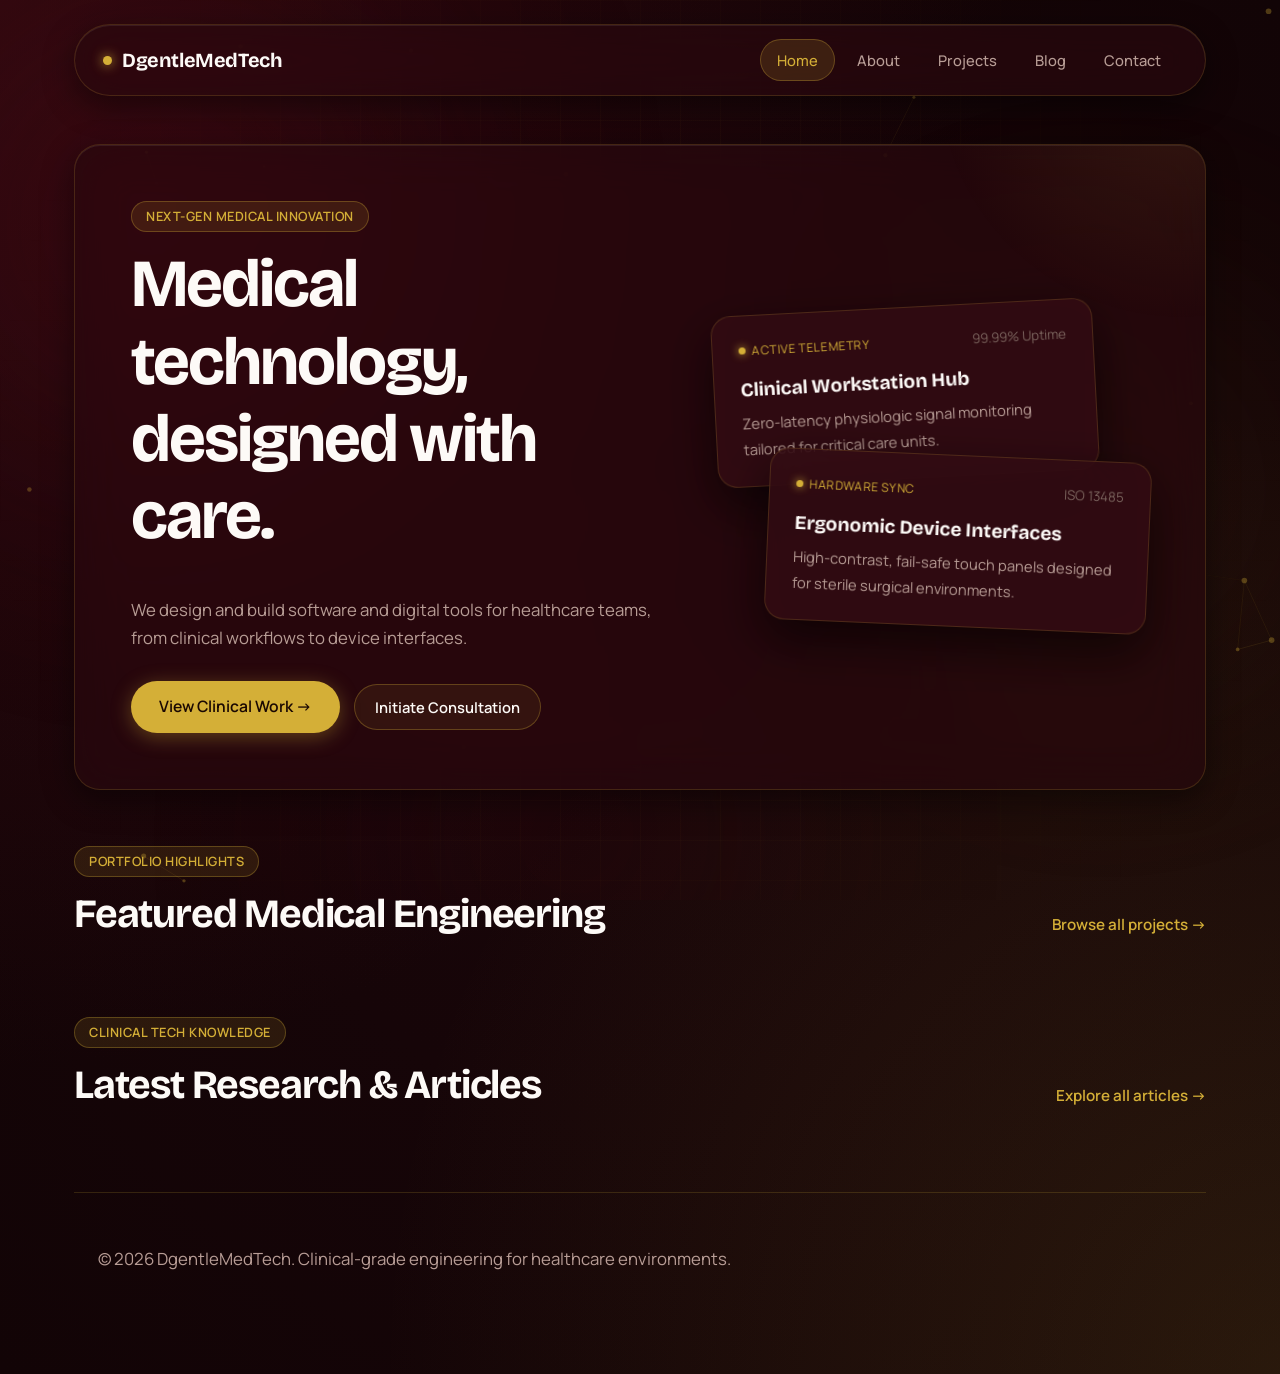
==== index.html @ cf164d32 "Initial commit: Portfolio with maroon-gold theme, user auth system, neat admin dashboard, and Netlif" ====
<!DOCTYPE html>
<html lang="en">
<head>
<meta charset="utf-8">
<meta name="viewport" content="width=device-width, initial-scale=1">
<title>DgentleMedTech | Medical Technology & Healthcare Digital Innovation</title>
<meta name="description" content="Precision medical technology and digital systems designed for clinical teams, hospital workflows, and modern med-tech interfaces.">
<link rel="preconnect" href="https://fonts.googleapis.com">
<link rel="preconnect" href="https://fonts.gstatic.com" crossorigin>
<link href="https://fonts.googleapis.com/css2?family=Bricolage+Grotesque:opsz,wght@12..96,500;12..96,600;12..96,700&family=Manrope:wght@400;500;600;700&display=swap" rel="stylesheet">
<link rel="stylesheet" href="/style.css">
</head>
<body data-page="home">

<!-- Background Reactive Motion & Aurora Orbs -->
<canvas id="bgCanvas"></canvas>
<div class="bg-aurora" aria-hidden="true"><i></i><i></i><i></i></div>
<div class="bg-grid" aria-hidden="true"></div>

<div class="wrap">
  <!-- Top Navigation Header -->
  <header class="nav glass">
    <a class="brand" href="/" data-s="companyName">
      <span class="brand-dot"></span>
      DgentleMedTech
    </a>
    <nav aria-label="Main">
      <a href="/" aria-current="page">Home</a>
      <a href="/about">About</a>
      <a href="/projects">Projects</a>
      <a href="/blog">Blog</a>
      <a href="/contact">Contact</a>
    </nav>
  </header>

  <main>
    <!-- Hero Section -->
    <section class="glass panel hero">
      <div>
        <span class="badge" data-s="tagline">Next-Gen Medical Innovation</span>
        <h1 data-s="heroTitle">Medical technology, designed with care.</h1>
        <p data-s="heroText">We design and build software and digital tools for healthcare teams, from clinical workflows to device interfaces.</p>
        <div class="hero-cta">
          <a class="btn" href="/projects">View Clinical Work &rarr;</a>
          <a class="btn ghost" href="/contact">Initiate Consultation</a>
        </div>
      </div>
      <div class="telemetry-stack" aria-hidden="true">
        <div class="telemetry-card">
          <div class="header-row">
            <span class="status-indicator">Active Telemetry</span>
            <small style="color:var(--faint)">99.99% Uptime</small>
          </div>
          <strong>Clinical Workstation Hub</strong>
          <span>Zero-latency physiologic signal monitoring tailored for critical care units.</span>
        </div>
        <div class="telemetry-card">
          <div class="header-row">
            <span class="status-indicator">Hardware Sync</span>
            <small style="color:var(--faint)">ISO 13485</small>
          </div>
          <strong>Ergonomic Device Interfaces</strong>
          <span>High-contrast, fail-safe touch panels designed for sterile surgical environments.</span>
        </div>
      </div>
    </section>

    <!-- Featured Projects Section -->
    <div class="section-head">
      <div>
        <span class="badge">Portfolio Highlights</span>
        <h2>Featured Medical Engineering</h2>
      </div>
      <a href="/projects">Browse all projects &rarr;</a>
    </div>
    <section id="projects" class="grid" data-featured="1" data-limit="3"></section>

    <!-- Latest Insights / Blog Section -->
    <div class="section-head">
      <div>
        <span class="badge">Clinical Tech Knowledge</span>
        <h2>Latest Research & Articles</h2>
      </div>
      <a href="/blog">Explore all articles &rarr;</a>
    </div>
    <section id="blogPosts" class="grid" data-featured="1" data-limit="3"></section>
  </main>

  <!-- Global Footer -->
  <footer class="footer">
    <div id="social" class="social"></div>
    <p>&copy; 2026 <span data-s="companyName">DgentleMedTech</span>. Clinical-grade engineering for healthcare environments.</p>
  </footer>
</div>

<script src="/site.js"></script>
</body>
</html>
---- style.css ----
/* ==========================================================================
   PORTFOLIO & DASHBOARD STYLESHEET
   Palette: Rich Maroon / Burgundy, Deep Chocolate Red-Brown, Metallic Gold
   ========================================================================== */

:root {
  /* Brand Color Palette */
  --bg-primary: #120406;        /* Deep obsidian red-brown */
  --bg-secondary: #1a060a;      /* Deep mahogany */
  --bg-surface: #26090e;        /* Dark wine surface */
  --bg-card: rgba(46, 12, 18, 0.65);
  --bg-card-hover: rgba(62, 16, 24, 0.85);
  
  --maroon-deep: #3b0910;
  --maroon: #5b0e1b;
  --maroon-light: #7e1727;
  
  --gold: #d4af37;              /* Metallic champagne gold */
  --gold-hover: #e5c158;
  --gold-glow: rgba(212, 175, 55, 0.35);
  --gold-subtle: rgba(212, 175, 55, 0.12);
  --gold-border: rgba(212, 175, 55, 0.3);
  --gold-ink: #1a0802;
  
  --ink: #fdfaf7;               /* Crisp silk white */
  --ink-secondary: #e2d1cb;
  --soft: #b89d96;
  --faint: #7a635d;
  
  --glass: rgba(38, 9, 14, 0.72);
  --glass-elevated: rgba(50, 12, 19, 0.82);
  --border: rgba(212, 175, 55, 0.18);
  --border-focus: rgba(212, 175, 55, 0.6);
  
  --danger: #ef4444;
  --danger-bg: rgba(239, 68, 68, 0.15);
  --success: #10b981;
  --success-bg: rgba(16, 185, 129, 0.15);
  
  --radius-sm: 8px;
  --radius-md: 14px;
  --radius-lg: 20px;
  --radius-xl: 26px;
  --radius-full: 9999px;
  
  --font-display: "Bricolage Grotesque", -apple-system, BlinkMacSystemFont, "Segoe UI", Roboto, sans-serif;
  --font-body: "Manrope", -apple-system, BlinkMacSystemFont, "Segoe UI", Roboto, sans-serif;
  
  --shadow-sm: 0 4px 14px rgba(0, 0, 0, 0.3);
  --shadow-md: 0 10px 32px rgba(0, 0, 0, 0.45);
  --shadow-lg: 0 20px 50px rgba(0, 0, 0, 0.6);
  --shadow-gold: 0 0 25px var(--gold-glow);
}

* {
  box-sizing: border-box;
  margin: 0;
  padding: 0;
}

html, body {
  min-height: 100%;
  scroll-behavior: smooth;
}

[hidden] {
  display: none !important;
}

body {
  font-family: var(--font-body);
  color: var(--ink);
  line-height: 1.65;
  background-color: var(--bg-primary);
  background-image: 
    radial-gradient(at 0% 0%, rgba(91, 14, 27, 0.4) 0px, transparent 55%),
    radial-gradient(at 100% 100%, rgba(212, 175, 55, 0.12) 0px, transparent 50%),
    radial-gradient(at 50% 50%, rgba(26, 6, 10, 0.9) 0px, transparent 100%);
  position: relative;
  overflow-x: hidden;
  -webkit-font-smoothing: antialiased;
}

/* ==========================================================================
   Ambient Reactive Canvas & Golden Particle Dust
   ========================================================================== */
#bgCanvas {
  position: fixed;
  inset: 0;
  width: 100vw;
  height: 100vh;
  z-index: 0;
  pointer-events: none;
  opacity: 0.8;
}

.bg-aurora {
  position: fixed;
  inset: 0;
  z-index: 0;
  pointer-events: none;
  overflow: hidden;
}

.bg-aurora i {
  position: absolute;
  border-radius: 50%;
  filter: blur(130px);
  opacity: 0.4;
  animation: floatOrb 28s ease-in-out infinite alternate;
}

.bg-aurora i:nth-child(1) {
  width: 55vmax;
  height: 55vmax;
  left: -15vmax;
  top: -10vmax;
  background: radial-gradient(circle, #5b0e1b 0%, transparent 70%);
}

.bg-aurora i:nth-child(2) {
  width: 48vmax;
  height: 48vmax;
  right: -10vmax;
  top: 20vh;
  background: radial-gradient(circle, rgba(212, 175, 55, 0.25) 0%, transparent 70%);
  animation-delay: -10s;
}

.bg-aurora i:nth-child(3) {
  width: 40vmax;
  height: 40vmax;
  left: 25vw;
  bottom: -15vmax;
  background: radial-gradient(circle, #3b0910 0%, transparent 70%);
  animation-delay: -18s;
}

@keyframes floatOrb {
  0% { transform: translate(0, 0) scale(1); }
  50% { transform: translate(5vmax, 3vmax) scale(1.1); }
  100% { transform: translate(-3vmax, 6vmax) scale(0.95); }
}

/* Subtle Geometric Pattern Overlay */
.bg-grid {
  position: fixed;
  inset: 0;
  z-index: 0;
  pointer-events: none;
  background-size: 40px 40px;
  background-image: 
    linear-gradient(to right, rgba(212, 175, 55, 0.03) 1px, transparent 1px),
    linear-gradient(to bottom, rgba(212, 175, 55, 0.03) 1px, transparent 1px);
  mask-image: radial-gradient(circle at 50% 50%, black 40%, transparent 85%);
  -webkit-mask-image: radial-gradient(circle at 50% 50%, black 40%, transparent 85%);
}

/* ==========================================================================
   Layout Containers & Luxury Glassmorphism
   ========================================================================== */
.wrap {
  position: relative;
  z-index: 1;
  max-width: 1180px;
  margin: 0 auto;
  padding: 24px 24px 80px;
}

.glass {
  background: var(--glass);
  -webkit-backdrop-filter: blur(24px) saturate(160%);
  backdrop-filter: blur(24px) saturate(160%);
  border: 1px solid var(--border);
  border-radius: var(--radius-xl);
  box-shadow: var(--shadow-md), inset 0 1px 0 rgba(255, 255, 255, 0.08);
  position: relative;
  transition: border-color 0.25s ease, box-shadow 0.25s ease, transform 0.25s ease;
}

.panel {
  padding: clamp(28px, 5vw, 56px);
  margin-bottom: 32px;
}

/* ==========================================================================
   Navigation Bar (Public & Visitor Views)
   ========================================================================== */
.nav {
  display: flex;
  align-items: center;
  justify-content: space-between;
  gap: 16px;
  padding: 14px 28px;
  margin-bottom: 48px;
  border-radius: var(--radius-full);
}

.brand {
  font-family: var(--font-display);
  font-weight: 700;
  font-size: 1.25rem;
  letter-spacing: -0.02em;
  color: var(--ink);
  text-decoration: none;
  display: flex;
  align-items: center;
  gap: 10px;
}

.brand-dot {
  width: 9px;
  height: 9px;
  border-radius: 50%;
  background: var(--gold);
  box-shadow: 0 0 12px var(--gold);
  display: inline-block;
  animation: pulseDot 3s ease-in-out infinite;
}

@keyframes pulseDot {
  0%, 100% { transform: scale(1); opacity: 0.9; }
  50% { transform: scale(1.3); opacity: 1; box-shadow: 0 0 18px var(--gold); }
}

.nav nav {
  display: flex;
  align-items: center;
  gap: 6px;
  flex-wrap: wrap;
}

.nav nav a {
  color: var(--soft);
  text-decoration: none;
  padding: 8px 16px;
  border-radius: var(--radius-full);
  font-weight: 500;
  font-size: 0.92rem;
  transition: all 0.2s ease;
}

.nav nav a:hover {
  color: var(--gold);
  background: rgba(212, 175, 55, 0.08);
}

.nav nav a[aria-current="page"] {
  color: var(--gold);
  background: rgba(212, 175, 55, 0.15);
  border: 1px solid var(--gold-border);
}

.nav-auth-btn {
  background: var(--gold);
  color: var(--gold-ink) !important;
  font-weight: 600 !important;
  box-shadow: 0 2px 12px rgba(212, 175, 55, 0.35);
}

.nav-auth-btn:hover {
  background: var(--gold-hover) !important;
  color: var(--gold-ink) !important;
  transform: translateY(-1px);
}

/* ==========================================================================
   Typography & Badges
   ========================================================================== */
h1, h2, h3, h4 {
  font-family: var(--font-display);
  line-height: 1.15;
  letter-spacing: -0.03em;
  color: var(--ink);
  margin-bottom: 0.6em;
}

h1 { font-size: clamp(2.5rem, 5.5vw, 4.2rem); font-weight: 700; }
h2 { font-size: clamp(1.8rem, 3.2vw, 2.5rem); font-weight: 700; }
h3 { font-size: 1.35rem; font-weight: 600; }

p {
  color: var(--soft);
  font-size: 1.05rem;
  line-height: 1.7;
  margin-bottom: 1.2em;
  max-width: 68ch;
}

.section-head {
  display: flex;
  align-items: flex-end;
  justify-content: space-between;
  gap: 20px;
  margin: 56px 0 24px;
  flex-wrap: wrap;
}

.section-head h2 { margin-bottom: 0; }

.section-head a {
  color: var(--gold);
  text-decoration: none;
  font-weight: 600;
  font-size: 0.95rem;
  display: inline-flex;
  align-items: center;
  gap: 6px;
  transition: gap 0.2s ease;
}

.section-head a:hover { gap: 10px; }

.badge {
  display: inline-block;
  padding: 4px 14px;
  border-radius: var(--radius-full);
  font-size: 0.8rem;
  font-weight: 600;
  letter-spacing: 0.04em;
  text-transform: uppercase;
  color: var(--gold);
  background: var(--gold-subtle);
  border: 1px solid var(--gold-border);
  margin-bottom: 14px;
}

/* ==========================================================================
   Hero Section & Portfolio Cards
   ========================================================================== */
.hero {
  display: grid;
  grid-template-columns: 1.25fr 1fr;
  gap: 40px;
  align-items: center;
  position: relative;
  overflow: hidden;
}

.hero::after {
  content: "";
  position: absolute;
  top: -50%;
  right: -20%;
  width: 500px;
  height: 500px;
  border-radius: 50%;
  background: radial-gradient(circle, var(--gold-glow) 0%, transparent 70%);
  pointer-events: none;
  opacity: 0.3;
}

.hero-cta {
  display: flex;
  gap: 14px;
  align-items: center;
  flex-wrap: wrap;
  margin-top: 28px;
}

.telemetry-stack {
  position: relative;
  height: 320px;
  perspective: 1000px;
}

.telemetry-card {
  position: absolute;
  padding: 24px 26px;
  border-radius: var(--radius-lg);
  backdrop-filter: blur(20px);
  background: var(--glass-elevated);
  border: 1px solid var(--border);
  box-shadow: var(--shadow-lg);
  width: 88%;
  transition: transform 0.4s cubic-bezier(0.2, 0.8, 0.2, 1), box-shadow 0.4s ease;
}

.telemetry-card:nth-child(1) {
  top: 0;
  left: 0;
  transform: rotate(-3deg) translateY(0);
}

.telemetry-card:nth-child(2) {
  bottom: 0;
  right: 0;
  transform: rotate(2.5deg) translateY(0);
}

.telemetry-card:hover {
  transform: translateY(-8px) scale(1.02);
  border-color: var(--gold);
  box-shadow: var(--shadow-lg), var(--shadow-gold);
}

.telemetry-card .header-row {
  display: flex;
  align-items: center;
  justify-content: space-between;
  margin-bottom: 12px;
}

.telemetry-card .status-indicator {
  display: flex;
  align-items: center;
  gap: 6px;
  font-size: 0.75rem;
  text-transform: uppercase;
  letter-spacing: 0.05em;
  color: var(--gold);
}

.telemetry-card .status-indicator::before {
  content: "";
  width: 7px;
  height: 7px;
  border-radius: 50%;
  background: var(--gold);
  box-shadow: 0 0 8px var(--gold);
}

.telemetry-card strong {
  display: block;
  font-family: var(--font-display);
  font-size: 1.2rem;
  color: var(--ink);
  margin-bottom: 4px;
}

.telemetry-card span {
  color: var(--soft);
  font-size: 0.92rem;
}

/* ==========================================================================
   Grids & Cards (Portfolio, Posts, Features)
   ========================================================================== */
.grid {
  display: grid;
  grid-template-columns: repeat(auto-fill, minmax(320px, 1fr));
  gap: 26px;
}

.card {
  padding: 0;
  overflow: hidden;
  display: flex;
  flex-direction: column;
  border-radius: var(--radius-xl);
  background: var(--bg-card);
  border: 1px solid var(--border);
  transition: transform 0.3s cubic-bezier(0.2, 0.8, 0.2, 1), background 0.3s ease, border-color 0.3s ease, box-shadow 0.3s ease;
}

.card:hover {
  transform: translateY(-6px);
  background: var(--bg-card-hover);
  border-color: var(--gold);
  box-shadow: var(--shadow-lg), 0 0 25px rgba(212, 175, 55, 0.18);
}

.card-img-wrap {
  position: relative;
  width: 100%;
  height: 210px;
  overflow: hidden;
  background: #1b0509;
}

.card img {
  width: 100%;
  height: 100%;
  object-fit: cover;
  display: block;
  transition: transform 0.6s cubic-bezier(0.2, 0.8, 0.2, 1);
}

.card:hover img {
  transform: scale(1.06);
}

.card .ph {
  width: 100%;
  height: 100%;
  display: flex;
  align-items: center;
  justify-content: center;
  background: linear-gradient(135deg, rgba(91, 14, 27, 0.4), rgba(26, 6, 10, 0.8));
  color: var(--soft);
}

.card-badge {
  position: absolute;
  top: 14px;
  right: 14px;
  background: rgba(26, 6, 10, 0.88);
  backdrop-filter: blur(12px);
  padding: 4px 12px;
  border-radius: var(--radius-full);
  font-size: 0.75rem;
  font-weight: 600;
  color: var(--gold);
  border: 1px solid var(--gold-border);
}

.card .body {
  padding: 24px 26px 28px;
  display: flex;
  flex-direction: column;
  flex-grow: 1;
}

.cat {
  font-size: 0.82rem;
  color: var(--gold);
  font-weight: 600;
  letter-spacing: 0.03em;
  text-transform: uppercase;
  margin-bottom: 8px;
}

.card h3 {
  font-size: 1.3rem;
  margin-bottom: 10px;
  color: var(--ink);
}

.card p {
  font-size: 0.95rem;
  line-height: 1.6;
  margin-bottom: 16px;
  flex-grow: 1;
}

.tags {
  display: flex;
  gap: 6px;
  flex-wrap: wrap;
  margin-bottom: 20px;
}

.tags span {
  font-size: 0.75rem;
  padding: 3px 10px;
  border-radius: var(--radius-full);
  background: rgba(212, 175, 55, 0.08);
  color: var(--ink-secondary);
  border: 1px solid rgba(212, 175, 55, 0.15);
}

.card-footer {
  display: flex;
  align-items: center;
  justify-content: space-between;
  margin-top: auto;
  padding-top: 14px;
  border-top: 1px solid var(--border);
}

.link-btn {
  color: var(--ink);
  font-weight: 600;
  font-size: 0.92rem;
  text-decoration: none;
  display: inline-flex;
  align-items: center;
  gap: 6px;
  transition: all 0.2s ease;
}

.link-btn:hover {
  color: var(--gold);
  gap: 10px;
}

.meta-date {
  font-size: 0.8rem;
  color: var(--faint);
}

/* ==========================================================================
   Buttons & Form Controls
   ========================================================================== */
.btn {
  display: inline-flex;
  align-items: center;
  justify-content: center;
  gap: 8px;
  border: 0;
  cursor: pointer;
  font-family: var(--font-body);
  font-weight: 600;
  font-size: 0.98rem;
  color: var(--gold-ink);
  background: var(--gold);
  padding: 13px 28px;
  border-radius: var(--radius-full);
  text-decoration: none;
  box-shadow: 0 4px 20px var(--gold-glow);
  transition: all 0.2s cubic-bezier(0.2, 0.8, 0.2, 1);
}

.btn:hover {
  transform: translateY(-2px);
  background: var(--gold-hover);
  box-shadow: 0 8px 28px var(--gold-glow);
}

.btn:active { transform: translateY(0); }

.btn[disabled] {
  opacity: 0.55;
  cursor: not-allowed;
  transform: none;
  box-shadow: none;
}

.btn.ghost {
  background: rgba(212, 175, 55, 0.08);
  color: var(--ink);
  box-shadow: none;
  border: 1px solid var(--gold-border);
  padding: 10px 20px;
  font-size: 0.92rem;
}

.btn.ghost:hover {
  background: rgba(212, 175, 55, 0.18);
  color: var(--gold);
  border-color: var(--gold);
}

.btn.danger {
  background: var(--danger-bg);
  color: #fca5a5;
  border: 1px solid rgba(239, 68, 68, 0.35);
  box-shadow: none;
}

.btn.danger:hover {
  background: rgba(239, 68, 68, 0.25);
}

.btn.sm {
  padding: 8px 16px;
  font-size: 0.85rem;
}

label {
  display: block;
  font-weight: 600;
  font-size: 0.92rem;
  margin-bottom: 8px;
  color: var(--ink-secondary);
}

.field { margin-bottom: 20px; }

input, textarea, select {
  width: 100%;
  font-family: var(--font-body);
  font-size: 0.96rem;
  color: var(--ink);
  background: rgba(26, 6, 10, 0.7);
  border: 1px solid var(--border);
  border-radius: var(--radius-md);
  padding: 12px 18px;
  outline: none;
  transition: all 0.2s ease;
}

input:focus, textarea:focus, select:focus {
  border-color: var(--border-focus);
  background: rgba(38, 9, 14, 0.9);
  box-shadow: 0 0 0 3px var(--gold-subtle);
}

input::placeholder, textarea::placeholder {
  color: var(--faint);
}

textarea { min-height: 120px; resize: vertical; }

.two { display: grid; grid-template-columns: 1fr 1fr; gap: 18px; }
.three { display: grid; grid-template-columns: 1fr 1fr 1fr; gap: 16px; }

/* Image Upload Container */
.upload-box {
  border: 2px dashed var(--border);
  border-radius: var(--radius-md);
  padding: 22px 18px;
  text-align: center;
  background: rgba(212, 175, 55, 0.03);
  transition: all 0.2s ease;
  cursor: pointer;
  position: relative;
}

.upload-box:hover, .upload-box.dragover {
  border-color: var(--gold);
  background: var(--gold-subtle);
}

.upload-box input[type="file"] {
  position: absolute;
  inset: 0;
  opacity: 0;
  cursor: pointer;
  width: 100%;
  height: 100%;
}

.upload-preview {
  margin-top: 14px;
  max-height: 180px;
  border-radius: var(--radius-sm);
  object-fit: cover;
  display: none;
  border: 1px solid var(--border);
}

.hp {
  position: absolute;
  left: -9999px;
  width: 1px;
  height: 1px;
  overflow: hidden;
}

.msg {
  margin-top: 16px;
  min-height: 1.5em;
  font-weight: 600;
  font-size: 0.95rem;
}

.msg.ok { color: var(--gold); }
.msg.err { color: #fca5a5; }

/* Toggle Switch Component */
.switch {
  position: relative;
  display: inline-block;
  width: 52px;
  height: 28px;
}

.switch input {
  opacity: 0;
  width: 0;
  height: 0;
}

.slider {
  position: absolute;
  cursor: pointer;
  inset: 0;
  background-color: rgba(255, 255, 255, 0.15);
  transition: .3s cubic-bezier(0.4, 0, 0.2, 1);
  border-radius: 34px;
  border: 1px solid var(--border);
}

.slider:before {
  position: absolute;
  content: "";
  height: 20px;
  width: 20px;
  left: 3px;
  bottom: 3px;
  background-color: var(--ink);
  transition: .3s cubic-bezier(0.4, 0, 0.2, 1);
  border-radius: 50%;
}

input:checked + .slider {
  background-color: var(--gold);
  border-color: var(--gold);
}

input:checked + .slider:before {
  transform: translateX(24px);
  background-color: var(--gold-ink);
}

/* ==========================================================================
   NEAT DASHBOARD WITH SIDEBAR MENU (Reference UI Design)
   ========================================================================== */
.dash-shell {
  display: flex;
  min-height: 100vh;
  position: relative;
  z-index: 1;
}

.dash-sidebar {
  width: 260px;
  background: rgba(26, 6, 10, 0.95);
  border-right: 1px solid var(--border);
  backdrop-filter: blur(24px);
  display: flex;
  flex-direction: column;
  position: fixed;
  top: 0;
  bottom: 0;
  left: 0;
  z-index: 20;
  padding: 24px 18px;
  overflow-y: auto;
}

.dash-sidebar .brand {
  margin-bottom: 32px;
  padding-left: 10px;
}

.dash-menu {
  display: flex;
  flex-direction: column;
  gap: 6px;
  flex-grow: 1;
}

.dash-menu button, .dash-menu a {
  display: flex;
  align-items: center;
  gap: 12px;
  padding: 12px 16px;
  border-radius: var(--radius-md);
  border: 0;
  background: transparent;
  color: var(--soft);
  font-family: var(--font-body);
  font-size: 0.94rem;
  font-weight: 600;
  cursor: pointer;
  text-decoration: none;
  transition: all 0.2s ease;
  text-align: left;
}

.dash-menu button:hover, .dash-menu a:hover {
  background: rgba(212, 175, 55, 0.08);
  color: var(--ink);
}

.dash-menu button.active, .dash-menu button[aria-selected="true"] {
  background: var(--gold);
  color: var(--gold-ink);
  box-shadow: 0 4px 16px var(--gold-glow);
}

.dash-menu-icon {
  width: 18px;
  height: 18px;
  flex-shrink: 0;
}

.dash-sidebar-footer {
  margin-top: auto;
  padding-top: 20px;
  border-top: 1px solid var(--border);
  display: flex;
  flex-direction: column;
  gap: 10px;
}

.dash-main {
  flex-grow: 1;
  margin-left: 260px;
  padding: 32px 36px 72px;
  max-width: calc(100vw - 260px);
}

.dash-topbar {
  display: flex;
  align-items: center;
  justify-content: space-between;
  gap: 20px;
  margin-bottom: 32px;
  padding: 16px 24px;
  border-radius: var(--radius-lg);
  background: var(--glass);
  border: 1px solid var(--border);
}

/* Neat Stats & Quick Action Cards (Inspired by Reference Image) */
.neat-card-row {
  display: grid;
  grid-template-columns: repeat(auto-fit, minmax(220px, 1fr));
  gap: 18px;
  margin-bottom: 32px;
}

.neat-stat-card {
  padding: 22px 24px;
  border-radius: var(--radius-lg);
  background: var(--bg-card);
  border: 1px solid var(--border);
  display: flex;
  align-items: center;
  gap: 18px;
  transition: transform 0.2s ease, border-color 0.2s ease;
}

.neat-stat-card:hover {
  transform: translateY(-3px);
  border-color: var(--gold);
}

.neat-stat-circle {
  width: 54px;
  height: 54px;
  border-radius: 50%;
  border: 3px solid var(--gold);
  display: flex;
  align-items: center;
  justify-content: center;
  font-family: var(--font-display);
  font-weight: 700;
  font-size: 1.15rem;
  color: var(--gold);
  background: var(--gold-subtle);
  flex-shrink: 0;
}

.neat-stat-info small {
  display: block;
  font-size: 0.82rem;
  color: var(--soft);
  text-transform: uppercase;
  letter-spacing: 0.04em;
  margin-bottom: 4px;
}

.neat-stat-info strong {
  font-family: var(--font-display);
  font-size: 1.6rem;
  color: var(--ink);
  line-height: 1;
}

.neat-actions-grid {
  display: grid;
  grid-template-columns: repeat(auto-fill, minmax(160px, 1fr));
  gap: 14px;
  margin-bottom: 32px;
}

.neat-action-btn {
  padding: 18px 16px;
  border-radius: var(--radius-md);
  background: var(--bg-card);
  border: 1px solid var(--border);
  display: flex;
  flex-direction: column;
  align-items: center;
  justify-content: center;
  gap: 10px;
  color: var(--ink);
  font-weight: 600;
  font-size: 0.92rem;
  cursor: pointer;
  transition: all 0.2s ease;
  text-decoration: none;
  text-align: center;
}

.neat-action-btn:hover {
  background: var(--bg-card-hover);
  border-color: var(--gold);
  transform: translateY(-3px);
  color: var(--gold);
}

.neat-action-btn svg {
  width: 26px;
  height: 26px;
  color: var(--gold);
}

.admin-table-row {
  display: flex;
  justify-content: space-between;
  gap: 16px;
  align-items: center;
  padding: 16px 20px;
  border-radius: var(--radius-md);
  background: rgba(212, 175, 55, 0.03);
  margin-bottom: 12px;
  border: 1px solid var(--border);
}

.admin-table-row:hover {
  background: rgba(212, 175, 55, 0.06);
  border-color: rgba(212, 175, 55, 0.3);
}

.admin-table-row strong {
  color: var(--ink);
  font-size: 1.05rem;
}

.admin-table-row small {
  color: var(--soft);
  display: block;
  margin-top: 3px;
}

.acts {
  display: flex;
  gap: 8px;
  flex-shrink: 0;
  flex-wrap: wrap;
}

/* ==========================================================================
   Footer & Social
   ========================================================================== */
.footer {
  text-align: center;
  margin-top: 60px;
  padding-top: 36px;
  border-top: 1px solid var(--border);
  color: var(--soft);
  font-size: 0.92rem;
}

.social {
  display: flex;
  gap: 18px;
  justify-content: center;
  flex-wrap: wrap;
  margin-bottom: 16px;
}

.social a {
  color: var(--soft);
  text-decoration: none;
  font-weight: 500;
  transition: color 0.2s ease;
}

.social a:hover {
  color: var(--gold);
}

/* ==========================================================================
   Responsive Adaptations
   ========================================================================== */
@media (max-width: 900px) {
  .hero { grid-template-columns: 1fr; }
  .telemetry-stack { height: 260px; margin-top: 10px; }
  .two, .three { grid-template-columns: 1fr; }
  
  .dash-shell { flex-direction: column; }
  .dash-sidebar {
    width: 100%;
    position: relative;
    border-right: 0;
    border-bottom: 1px solid var(--border);
  }
  .dash-main {
    margin-left: 0;
    max-width: 100vw;
    padding: 24px 18px;
  }
}
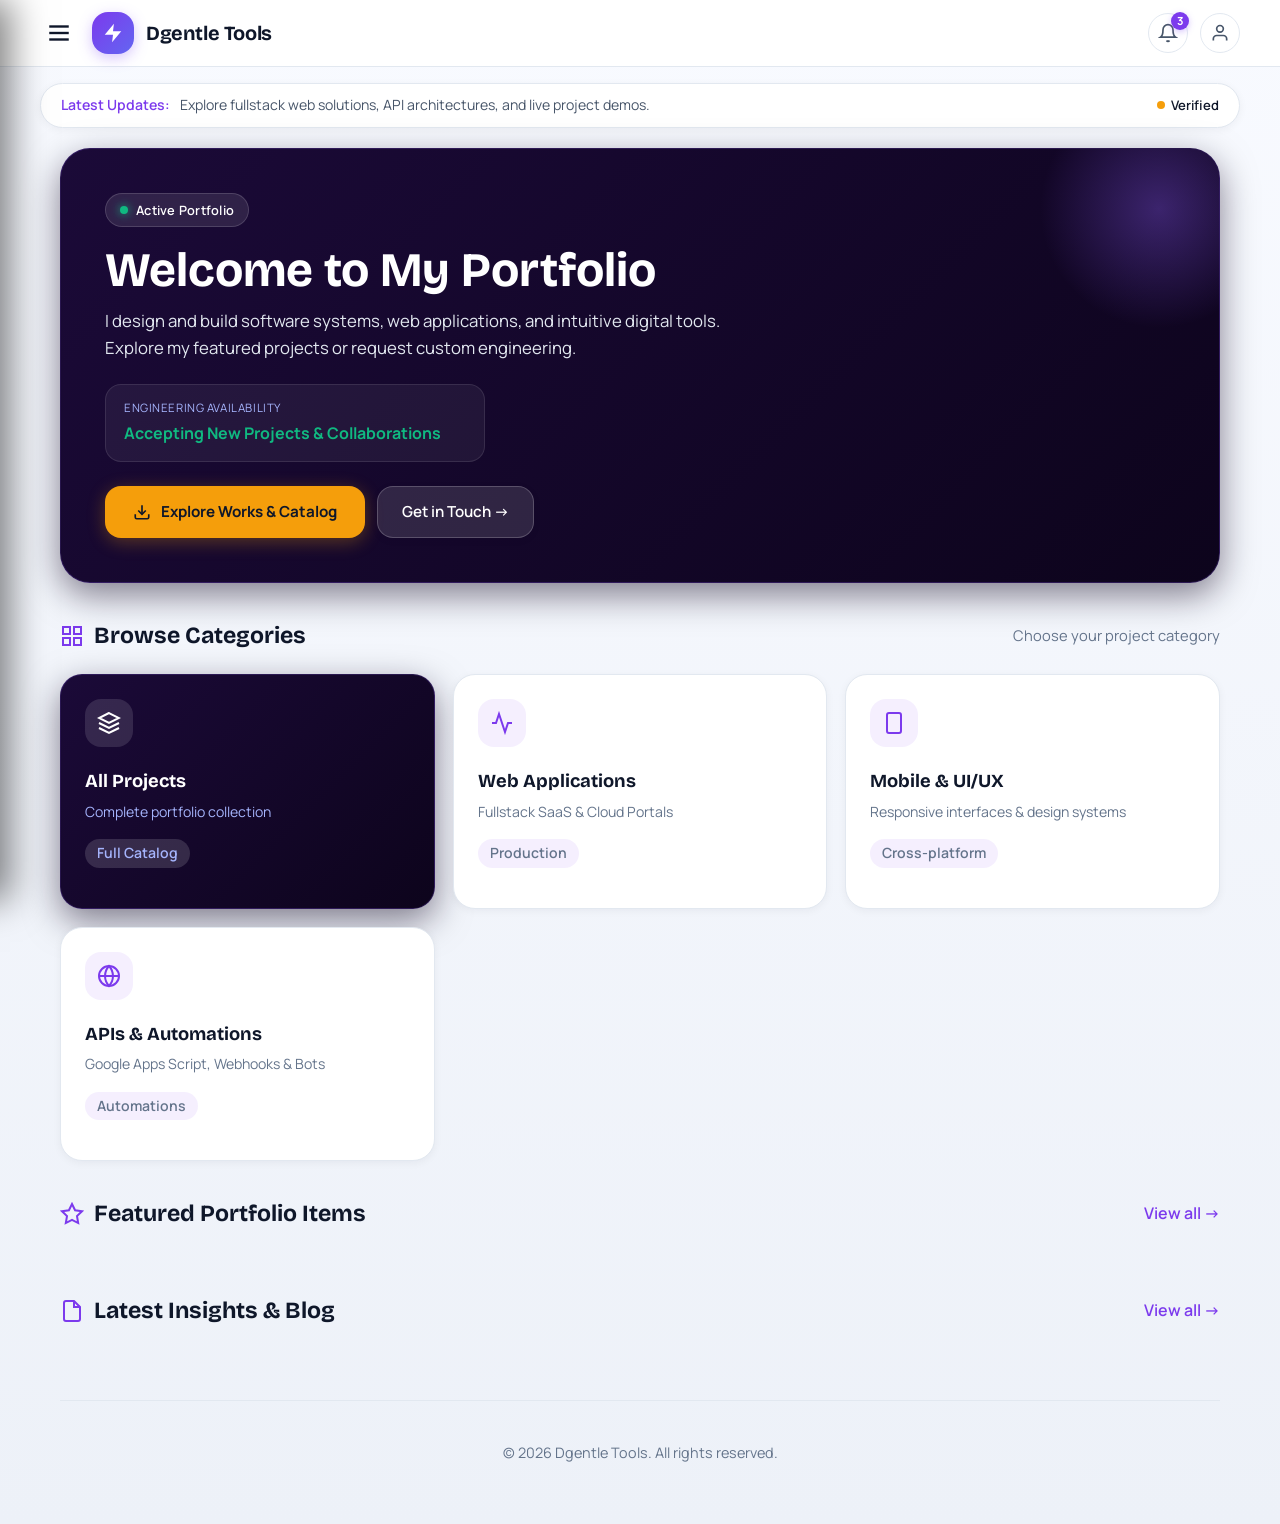
==== commit 27e4f50b: "Revamp design to exact Dgen Tools theme: electric purple, deep night card, category cards, and flyou" ====
--- a/index.html
+++ b/index.html
@@ -3,96 +3,288 @@
 <head>
 <meta charset="utf-8">
 <meta name="viewport" content="width=device-width, initial-scale=1">
-<title>DgentleMedTech | Medical Technology & Healthcare Digital Innovation</title>
-<meta name="description" content="Precision medical technology and digital systems designed for clinical teams, hospital workflows, and modern med-tech interfaces.">
+<title>Portfolio & Fullstack Solutions</title>
+<meta name="description" content="Discover my portfolio, software tools, client applications, and fullstack engineering capabilities.">
 <link rel="preconnect" href="https://fonts.googleapis.com">
 <link rel="preconnect" href="https://fonts.gstatic.com" crossorigin>
-<link href="https://fonts.googleapis.com/css2?family=Bricolage+Grotesque:opsz,wght@12..96,500;12..96,600;12..96,700&family=Manrope:wght@400;500;600;700&display=swap" rel="stylesheet">
+<link href="https://fonts.googleapis.com/css2?family=Bricolage+Grotesque:opsz,wght@12..96,600;12..96,700&family=Manrope:wght@400;500;600;700&display=swap" rel="stylesheet">
 <link rel="stylesheet" href="/style.css">
 </head>
 <body data-page="home">
 
-<!-- Background Reactive Motion & Aurora Orbs -->
-<canvas id="bgCanvas"></canvas>
-<div class="bg-aurora" aria-hidden="true"><i></i><i></i><i></i></div>
-<div class="bg-grid" aria-hidden="true"></div>
+<!-- 1. TOP HEADER (Exact Match to Reference Screenshot) -->
+<header class="site-header">
+  <div class="header-inner">
+    <div style="display:flex;align-items:center;gap:14px">
+      <!-- Hamburger Toggle for Flyout Side Drawer -->
+      <button class="hamburger-btn" id="openDrawerBtn" type="button" aria-label="Open Navigation Menu">
+        <svg viewBox="0 0 24 24" fill="none" stroke="currentColor" stroke-width="2.2"><line x1="3" y1="12" x2="21" y2="12"></line><line x1="3" y1="6" x2="21" y2="6"></line><line x1="3" y1="18" x2="21" y2="18"></line></svg>
+      </button>
+
+      <!-- Brand Logo -->
+      <a href="/" class="brand-group">
+        <div class="brand-icon-box">
+          <svg viewBox="0 0 24 24" fill="currentColor"><path d="M13 2L3 14h9l-1 8 10-12h-9l1-8z"></path></svg>
+        </div>
+        <span class="brand-title" data-s="companyName">Dgentle Tools</span>
+      </a>
+    </div>
+
+    <!-- Right Header Actions (Bell, Avatar, Portal) -->
+    <div class="header-actions">
+      <a href="/projects" class="header-icon-btn" title="Notifications">
+        <svg width="20" height="20" viewBox="0 0 24 24" fill="none" stroke="currentColor" stroke-width="2"><path d="M18 8A6 6 0 0 0 6 8c0 7-3 9-3 9h18s-3-2-3-9"></path><path d="M13.73 21a2 2 0 0 1-3.46 0"></path></svg>
+        <span class="header-badge">3</span>
+      </a>
+      <a href="/user-dashboard" id="userHeaderLink" class="header-icon-btn" title="Account Portal">
+        <svg width="20" height="20" viewBox="0 0 24 24" fill="none" stroke="currentColor" stroke-width="2"><path d="M20 21v-2a4 4 0 0 0-4-4H8a4 4 0 0 0-4 4v2"></path><circle cx="12" cy="7" r="4"></circle></svg>
+      </a>
+    </div>
+  </div>
+</header>
+
+<!-- 2. TICKER ANNOUNCEMENT PILL (Matching Reference) -->
+<div style="padding:0 16px">
+  <div class="ticker-pill">
+    <div class="ticker-left">
+      <span style="font-weight:600;color:var(--purple-primary)">Latest Updates:</span>
+      <span data-s="tagline">Explore fullstack web solutions, API architectures, and live project demos.</span>
+    </div>
+    <div class="ticker-right">
+      <span class="ticker-dot"></span>
+      <span>Verified</span>
+    </div>
+  </div>
+</div>
 
 <div class="wrap">
-  <!-- Top Navigation Header -->
-  <header class="nav glass">
-    <a class="brand" href="/" data-s="companyName">
-      <span class="brand-dot"></span>
-      DgentleMedTech
-    </a>
-    <nav aria-label="Main">
-      <a href="/" aria-current="page">Home</a>
-      <a href="/about">About</a>
-      <a href="/projects">Projects</a>
-      <a href="/blog">Blog</a>
-      <a href="/contact">Contact</a>
-    </nav>
-  </header>
-
   <main>
-    <!-- Hero Section -->
-    <section class="glass panel hero">
-      <div>
-        <span class="badge" data-s="tagline">Next-Gen Medical Innovation</span>
-        <h1 data-s="heroTitle">Medical technology, designed with care.</h1>
-        <p data-s="heroText">We design and build software and digital tools for healthcare teams, from clinical workflows to device interfaces.</p>
-        <div class="hero-cta">
-          <a class="btn" href="/projects">View Clinical Work &rarr;</a>
-          <a class="btn ghost" href="/contact">Initiate Consultation</a>
-        </div>
-      </div>
-      <div class="telemetry-stack" aria-hidden="true">
-        <div class="telemetry-card">
-          <div class="header-row">
-            <span class="status-indicator">Active Telemetry</span>
-            <small style="color:var(--faint)">99.99% Uptime</small>
-          </div>
-          <strong>Clinical Workstation Hub</strong>
-          <span>Zero-latency physiologic signal monitoring tailored for critical care units.</span>
-        </div>
-        <div class="telemetry-card">
-          <div class="header-row">
-            <span class="status-indicator">Hardware Sync</span>
-            <small style="color:var(--faint)">ISO 13485</small>
-          </div>
-          <strong>Ergonomic Device Interfaces</strong>
-          <span>High-contrast, fail-safe touch panels designed for sterile surgical environments.</span>
-        </div>
+    <!-- 3. HERO DEEP NIGHT PURPLE CARD (Exact Match to Reference Screenshot) -->
+    <section class="hero-night-card">
+      <div class="status-chip">
+        <span class="status-chip-dot"></span>
+        <span>Active Portfolio</span>
+      </div>
+
+      <h1 class="hero-night-title" data-s="heroTitle">Welcome to My Portfolio</h1>
+      <p class="hero-night-sub" data-s="heroText">
+        I design and build software systems, web applications, and intuitive digital tools. Explore my featured projects or request custom engineering.
+      </p>
+
+      <div class="hero-nested-box">
+        <small>Engineering Availability</small>
+        <strong>Accepting New Projects & Collaborations</strong>
+      </div>
+
+      <div style="display:flex;gap:12px;flex-wrap:wrap">
+        <a class="btn-amber" href="/projects">
+          <svg width="18" height="18" viewBox="0 0 24 24" fill="none" stroke="currentColor" stroke-width="2.2"><path d="M21 15v4a2 2 0 0 1-2 2H5a2 2 0 0 1-2-2v-4"></path><polyline points="7 10 12 15 17 10"></polyline><line x1="12" y1="15" x2="12" y2="3"></line></svg>
+          <span>Explore Works & Catalog</span>
+        </a>
+        <a class="btn ghost" href="/contact" style="background:rgba(255,255,255,0.12);color:#ffffff;border:1px solid rgba(255,255,255,0.2)">
+          <span>Get in Touch &rarr;</span>
+        </a>
       </div>
     </section>
 
-    <!-- Featured Projects Section -->
-    <div class="section-head">
-      <div>
-        <span class="badge">Portfolio Highlights</span>
-        <h2>Featured Medical Engineering</h2>
-      </div>
-      <a href="/projects">Browse all projects &rarr;</a>
+    <!-- 4. BROWSE CATEGORIES 2-COLUMN GRID (Matching Reference Screenshot) -->
+    <div class="section-heading-row">
+      <div class="section-title-wrap">
+        <svg class="section-icon" viewBox="0 0 24 24" fill="none" stroke="currentColor" stroke-width="2"><rect x="3" y="3" width="7" height="7"></rect><rect x="14" y="3" width="7" height="7"></rect><rect x="14" y="14" width="7" height="7"></rect><rect x="3" y="14" width="7" height="7"></rect></svg>
+        <h2>Browse Categories</h2>
+      </div>
+      <span class="section-subtitle">Choose your project category</span>
+    </div>
+
+    <div class="category-cards-grid">
+      <!-- Dark Night Selected Card -->
+      <a class="cat-card-purple" href="/projects">
+        <div class="cat-icon-circle-purple">
+          <svg width="24" height="24" viewBox="0 0 24 24" fill="none" stroke="currentColor" stroke-width="2"><polygon points="12 2 2 7 12 12 22 7 12 2"></polygon><polyline points="2 17 12 22 22 17"></polyline><polyline points="2 12 12 17 22 12"></polyline></svg>
+        </div>
+        <strong>All Projects</strong>
+        <span>Complete portfolio collection</span>
+        <span class="cat-badge-purple">Full Catalog</span>
+      </a>
+
+      <!-- Clean White Card -->
+      <a class="cat-card-white" href="/projects">
+        <div class="cat-icon-circle-white">
+          <svg width="24" height="24" viewBox="0 0 24 24" fill="none" stroke="currentColor" stroke-width="2"><polyline points="22 12 18 12 15 21 9 3 6 12 2 12"></polyline></svg>
+        </div>
+        <strong>Web Applications</strong>
+        <span>Fullstack SaaS & Cloud Portals</span>
+        <span class="cat-badge-white">Production</span>
+      </a>
+
+      <!-- Clean White Card -->
+      <a class="cat-card-white" href="/projects">
+        <div class="cat-icon-circle-white">
+          <svg width="24" height="24" viewBox="0 0 24 24" fill="none" stroke="currentColor" stroke-width="2"><rect x="5" y="2" width="14" height="20" rx="2" ry="2"></rect><line x1="12" y1="18" x2="12" y2="18"></line></svg>
+        </div>
+        <strong>Mobile & UI/UX</strong>
+        <span>Responsive interfaces & design systems</span>
+        <span class="cat-badge-white">Cross-platform</span>
+      </a>
+
+      <!-- Clean White Card -->
+      <a class="cat-card-white" href="/projects">
+        <div class="cat-icon-circle-white">
+          <svg width="24" height="24" viewBox="0 0 24 24" fill="none" stroke="currentColor" stroke-width="2"><circle cx="12" cy="12" r="10"></circle><line x1="2" y1="12" x2="22" y2="12"></line><path d="M12 2a15.3 15.3 0 0 1 4 10 15.3 15.3 0 0 1-4 10 15.3 15.3 0 0 1-4-10 15.3 15.3 0 0 1 4-10z"></path></svg>
+        </div>
+        <strong>APIs & Automations</strong>
+        <span>Google Apps Script, Webhooks & Bots</span>
+        <span class="cat-badge-white">Automations</span>
+      </a>
+    </div>
+
+    <!-- 5. FEATURED PORTFOLIO GRID -->
+    <div class="section-heading-row">
+      <div class="section-title-wrap">
+        <svg class="section-icon" viewBox="0 0 24 24" fill="none" stroke="currentColor" stroke-width="2"><polygon points="12 2 15.09 8.26 22 9.27 17 14.14 18.18 21.02 12 17.77 5.82 21.02 7 14.14 2 9.27 8.91 8.26 12 2"></polygon></svg>
+        <h2>Featured Portfolio Items</h2>
+      </div>
+      <a href="/projects" style="color:var(--purple-primary);font-weight:600;text-decoration:none">View all &rarr;</a>
     </div>
     <section id="projects" class="grid" data-featured="1" data-limit="3"></section>
 
-    <!-- Latest Insights / Blog Section -->
-    <div class="section-head">
-      <div>
-        <span class="badge">Clinical Tech Knowledge</span>
-        <h2>Latest Research & Articles</h2>
-      </div>
-      <a href="/blog">Explore all articles &rarr;</a>
+    <!-- 6. LATEST ARTICLES -->
+    <div class="section-heading-row" style="margin-top:40px">
+      <div class="section-title-wrap">
+        <svg class="section-icon" viewBox="0 0 24 24" fill="none" stroke="currentColor" stroke-width="2"><path d="M14 2H6a2 2 0 0 0-2 2v16a2 2 0 0 0 2 2h12a2 2 0 0 0 2-2V8z"></path><polyline points="14 2 14 8 20 8"></polyline></svg>
+        <h2>Latest Insights & Blog</h2>
+      </div>
+      <a href="/blog" style="color:var(--purple-primary);font-weight:600;text-decoration:none">View all &rarr;</a>
     </div>
     <section id="blogPosts" class="grid" data-featured="1" data-limit="3"></section>
   </main>
 
-  <!-- Global Footer -->
   <footer class="footer">
     <div id="social" class="social"></div>
-    <p>&copy; 2026 <span data-s="companyName">DgentleMedTech</span>. Clinical-grade engineering for healthcare environments.</p>
+    <p>&copy; 2026 <span data-s="companyName">Dgentle Tools</span>. All rights reserved.</p>
   </footer>
 </div>
 
+<!-- 7. FLYOUT SIDE DRAWER (Exact Match to Reference Screenshot) -->
+<div class="drawer-backdrop" id="drawerBackdrop"></div>
+<aside class="side-drawer" id="sideDrawer">
+  <div class="drawer-header">
+    <div class="brand-group">
+      <div class="brand-icon-box" style="width:36px;height:36px">
+        <svg viewBox="0 0 24 24" fill="currentColor" width="18" height="18"><path d="M13 2L3 14h9l-1 8 10-12h-9l1-8z"></path></svg>
+      </div>
+      <span class="brand-title" style="color:#ffffff;font-size:1.15rem" data-s="companyName">Dgen Tools</span>
+    </div>
+    <button class="drawer-close-btn" id="closeDrawerBtn" type="button" aria-label="Close Menu">
+      <svg width="24" height="24" viewBox="0 0 24 24" fill="none" stroke="currentColor" stroke-width="2"><line x1="18" y1="6" x2="6" y2="18"></line><line x1="6" y1="6" x2="18" y2="18"></line></svg>
+    </button>
+  </div>
+
+  <span class="drawer-section-label">PORTFOLIO & TOOLS</span>
+  <nav class="drawer-nav">
+    <a href="/" class="drawer-link active" aria-current="page">
+      <svg viewBox="0 0 24 24" fill="none" stroke="currentColor" stroke-width="2"><rect x="3" y="3" width="7" height="7"></rect><rect x="14" y="3" width="7" height="7"></rect><rect x="14" y="14" width="7" height="7"></rect><rect x="3" y="14" width="7" height="7"></rect></svg>
+      <span>Home / Dashboard</span>
+    </a>
+    <a href="/projects" class="drawer-link">
+      <svg viewBox="0 0 24 24" fill="none" stroke="currentColor" stroke-width="2"><polygon points="12 2 2 7 12 12 22 7 12 2"></polygon><polyline points="2 17 12 22 22 17"></polyline><polyline points="2 12 12 17 22 12"></polyline></svg>
+      <span>Browse Catalog</span>
+    </a>
+    <a href="/about" class="drawer-link">
+      <svg viewBox="0 0 24 24" fill="none" stroke="currentColor" stroke-width="2"><path d="M20 21v-2a4 4 0 0 0-4-4H8a4 4 0 0 0-4 4v2"></path><circle cx="12" cy="7" r="4"></circle></svg>
+      <span>About Me</span>
+    </a>
+    <a href="/blog" class="drawer-link">
+      <svg viewBox="0 0 24 24" fill="none" stroke="currentColor" stroke-width="2"><path d="M14 2H6a2 2 0 0 0-2 2v16a2 2 0 0 0 2 2h12a2 2 0 0 0 2-2V8z"></path><polyline points="14 2 14 8 20 8"></polyline></svg>
+      <span>Articles & Guides</span>
+    </a>
+    <a href="/contact" class="drawer-link amber-highlight">
+      <svg viewBox="0 0 24 24" fill="none" stroke="currentColor" stroke-width="2"><path d="M21 15a2 2 0 0 1-2 2H7l-4 4V5a2 2 0 0 1 2-2h14a2 2 0 0 1 2 2z"></path></svg>
+      <span>Contact Support</span>
+    </a>
+  </nav>
+
+  <span class="drawer-section-label">ADMIN & MANAGEMENT</span>
+  <nav class="drawer-nav">
+    <a href="/admin" class="drawer-link">
+      <svg viewBox="0 0 24 24" fill="none" stroke="currentColor" stroke-width="2"><line x1="18" y1="20" x2="18" y2="10"></line><line x1="12" y1="20" x2="12" y2="4"></line><line x1="6" y1="20" x2="6" y2="14"></line></svg>
+      <span>Metrics & Overview</span>
+    </a>
+    <a href="/admin" class="drawer-link">
+      <svg viewBox="0 0 24 24" fill="none" stroke="currentColor" stroke-width="2"><path d="M22 19a2 2 0 0 1-2 2H4a2 2 0 0 1-2-2V5a2 2 0 0 1 2-2h5l2 3h9a2 2 0 0 1 2 2z"></path></svg>
+      <span>Products Catalog</span>
+    </a>
+    <a href="/auth" class="drawer-link">
+      <svg viewBox="0 0 24 24" fill="none" stroke="currentColor" stroke-width="2"><path d="M17 21v-2a4 4 0 0 0-4-4H5a4 4 0 0 0-4 4v2"></path><circle cx="9" cy="7" r="4"></circle></svg>
+      <span>Members & Users</span>
+    </a>
+  </nav>
+
+  <div class="drawer-footer">
+    <div id="drawerUserDisplay" class="drawer-user-card" style="display:none">
+      <div class="drawer-user-info">
+        <div class="brand-icon-box" style="width:34px;height:34px;border-radius:50%">
+          <svg viewBox="0 0 24 24" fill="currentColor" width="16" height="16"><path d="M20 21v-2a4 4 0 0 0-4-4H8a4 4 0 0 0-4 4v2"></path><circle cx="12" cy="7" r="4"></circle></svg>
+        </div>
+        <div>
+          <strong id="drawerUserName">User</strong>
+          <small id="drawerUserEmail">user@example.com</small>
+        </div>
+      </div>
+    </div>
+
+    <button id="drawerSignOutBtn" class="btn-drawer-signout" type="button" style="display:none">
+      <svg width="18" height="18" viewBox="0 0 24 24" fill="none" stroke="currentColor" stroke-width="2"><path d="M9 21H5a2 2 0 0 1-2-2V5a2 2 0 0 1 2-2h4"></path><polyline points="16 17 21 12 16 7"></polyline><line x1="21" y1="12" x2="9" y2="12"></line></svg>
+      <span>Sign Out</span>
+    </button>
+
+    <a href="/auth" id="drawerSignInLink" class="btn" style="width:100%;text-align:center">
+      <span>Sign In / Register</span>
+    </a>
+  </div>
+</aside>
+
 <script src="/site.js"></script>
+<script>
+// Flyout Drawer Logic
+var openBtn = document.getElementById('openDrawerBtn');
+var closeBtn = document.getElementById('closeDrawerBtn');
+var drawer = document.getElementById('sideDrawer');
+var backdrop = document.getElementById('drawerBackdrop');
+
+function openDrawer() {
+  drawer.classList.add('open');
+  backdrop.classList.add('open');
+  document.body.style.overflow = 'hidden';
+}
+
+function closeDrawer() {
+  drawer.classList.remove('open');
+  backdrop.classList.remove('open');
+  document.body.style.overflow = '';
+}
+
+if (openBtn) openBtn.onclick = openDrawer;
+if (closeBtn) closeBtn.onclick = closeDrawer;
+if (backdrop) backdrop.onclick = closeDrawer;
+
+// Check user state
+var currentUser = getActiveUser();
+if (currentUser) {
+  var display = document.getElementById('drawerUserDisplay');
+  var signOut = document.getElementById('drawerSignOutBtn');
+  var signIn = document.getElementById('drawerSignInLink');
+  if (display) display.style.display = 'flex';
+  if (signOut) signOut.style.display = 'flex';
+  if (signIn) signIn.style.display = 'none';
+  document.getElementById('drawerUserName').textContent = currentUser.name;
+  document.getElementById('drawerUserEmail').textContent = currentUser.email;
+
+  signOut.onclick = function() {
+    clearActiveUser();
+    window.location.reload();
+  };
+}
+</script>
 </body>
 </html>
--- a/style.css
+++ b/style.css
@@ -1,55 +1,69 @@
 /* ==========================================================================
-   PORTFOLIO & DASHBOARD STYLESHEET
-   Palette: Rich Maroon / Burgundy, Deep Chocolate Red-Brown, Metallic Gold
+   DGEN DESIGN SYSTEM — Modern SaaS & Portfolio Theme
+   Palette: Electric Indigo & Violet Glow, Crisp Soft Off-White (#f6f8fc),
+   Deep Purple-Black Cards (#160b29, #0f071d), Amber Highlights
    ========================================================================== */
 
 :root {
-  /* Brand Color Palette */
-  --bg-primary: #120406;        /* Deep obsidian red-brown */
-  --bg-secondary: #1a060a;      /* Deep mahogany */
-  --bg-surface: #26090e;        /* Dark wine surface */
-  --bg-card: rgba(46, 12, 18, 0.65);
-  --bg-card-hover: rgba(62, 16, 24, 0.85);
+  /* Brand Palette */
+  --bg-body: #f4f6fb;              /* Modern soft light grey canvas */
+  --bg-body-gradient: linear-gradient(180deg, #f8faff 0%, #edf1f8 100%);
+  --bg-header: #ffffff;
+  --bg-card-light: #ffffff;
   
-  --maroon-deep: #3b0910;
-  --maroon: #5b0e1b;
-  --maroon-light: #7e1727;
+  /* Deep Night Indigo for hero cards and side drawer */
+  --bg-night: #120824;
+  --bg-night-card: #180c30;
+  --bg-night-surface: #221244;
+  --bg-night-gradient: linear-gradient(135deg, #1b0a38 0%, #0d041c 100%);
+  --bg-drawer: #0e041d;
   
-  --gold: #d4af37;              /* Metallic champagne gold */
-  --gold-hover: #e5c158;
-  --gold-glow: rgba(212, 175, 55, 0.35);
-  --gold-subtle: rgba(212, 175, 55, 0.12);
-  --gold-border: rgba(212, 175, 55, 0.3);
-  --gold-ink: #1a0802;
+  /* Electric Purple / Indigo Accents */
+  --purple-primary: #7c3aed;
+  --purple-electric: #8b5cf6;
+  --purple-glow: rgba(139, 92, 246, 0.35);
+  --purple-subtle: rgba(124, 58, 237, 0.08);
+  --purple-gradient: linear-gradient(135deg, #8b5cf6 0%, #6366f1 100%);
+  --purple-button: linear-gradient(135deg, #7c3aed 0%, #6366f1 100%);
   
-  --ink: #fdfaf7;               /* Crisp silk white */
-  --ink-secondary: #e2d1cb;
-  --soft: #b89d96;
-  --faint: #7a635d;
+  /* Accents */
+  --accent-amber: #f59e0b;
+  --accent-amber-glow: rgba(245, 158, 11, 0.3);
+  --accent-gold: #fbbf24;
+  --accent-emerald: #10b981;
+  --accent-emerald-subtle: rgba(16, 185, 129, 0.12);
   
-  --glass: rgba(38, 9, 14, 0.72);
-  --glass-elevated: rgba(50, 12, 19, 0.82);
-  --border: rgba(212, 175, 55, 0.18);
-  --border-focus: rgba(212, 175, 55, 0.6);
+  /* Typography Colors */
+  --text-dark: #0f172a;           /* Crisp slate for light mode */
+  --text-dark-secondary: #475569;
+  --text-muted: #64748b;
+  --text-faint: #94a3b8;
   
-  --danger: #ef4444;
-  --danger-bg: rgba(239, 68, 68, 0.15);
-  --success: #10b981;
-  --success-bg: rgba(16, 185, 129, 0.15);
+  --text-light: #ffffff;          /* Pure white for dark cards */
+  --text-light-secondary: #e2e8f0;
+  --text-light-muted: #a5b4fc;
   
-  --radius-sm: 8px;
-  --radius-md: 14px;
-  --radius-lg: 20px;
-  --radius-xl: 26px;
+  /* Borders & Shadows */
+  --border-light: #e2e8f0;
+  --border-focus: #8b5cf6;
+  --border-night: rgba(139, 92, 246, 0.22);
+  
+  --shadow-sm: 0 2px 8px rgba(15, 23, 42, 0.05);
+  --shadow-md: 0 8px 24px rgba(15, 23, 42, 0.08);
+  --shadow-lg: 0 16px 40px rgba(15, 23, 42, 0.12);
+  --shadow-night: 0 12px 35px rgba(14, 4, 29, 0.5);
+  --shadow-purple-btn: 0 8px 25px rgba(124, 58, 237, 0.35);
+  
+  /* Radii */
+  --radius-sm: 10px;
+  --radius-md: 16px;
+  --radius-lg: 22px;
+  --radius-xl: 30px;
   --radius-full: 9999px;
   
+  /* Fonts */
   --font-display: "Bricolage Grotesque", -apple-system, BlinkMacSystemFont, "Segoe UI", Roboto, sans-serif;
   --font-body: "Manrope", -apple-system, BlinkMacSystemFont, "Segoe UI", Roboto, sans-serif;
-  
-  --shadow-sm: 0 4px 14px rgba(0, 0, 0, 0.3);
-  --shadow-md: 0 10px 32px rgba(0, 0, 0, 0.45);
-  --shadow-lg: 0 20px 50px rgba(0, 0, 0, 0.6);
-  --shadow-gold: 0 0 25px var(--gold-glow);
 }
 
 * {
@@ -69,403 +83,504 @@
 
 body {
   font-family: var(--font-body);
-  color: var(--ink);
-  line-height: 1.65;
-  background-color: var(--bg-primary);
-  background-image: 
-    radial-gradient(at 0% 0%, rgba(91, 14, 27, 0.4) 0px, transparent 55%),
-    radial-gradient(at 100% 100%, rgba(212, 175, 55, 0.12) 0px, transparent 50%),
-    radial-gradient(at 50% 50%, rgba(26, 6, 10, 0.9) 0px, transparent 100%);
+  color: var(--text-dark);
+  background: var(--bg-body);
+  background-image: var(--bg-body-gradient);
+  line-height: 1.6;
   position: relative;
   overflow-x: hidden;
   -webkit-font-smoothing: antialiased;
 }
 
 /* ==========================================================================
-   Ambient Reactive Canvas & Golden Particle Dust
+   Header Navbar (Clean Light SaaS Header matching Reference)
    ========================================================================== */
-#bgCanvas {
-  position: fixed;
-  inset: 0;
-  width: 100vw;
-  height: 100vh;
-  z-index: 0;
-  pointer-events: none;
-  opacity: 0.8;
-}
-
-.bg-aurora {
-  position: fixed;
-  inset: 0;
-  z-index: 0;
-  pointer-events: none;
-  overflow: hidden;
-}
-
-.bg-aurora i {
-  position: absolute;
-  border-radius: 50%;
-  filter: blur(130px);
-  opacity: 0.4;
-  animation: floatOrb 28s ease-in-out infinite alternate;
-}
-
-.bg-aurora i:nth-child(1) {
-  width: 55vmax;
-  height: 55vmax;
-  left: -15vmax;
-  top: -10vmax;
-  background: radial-gradient(circle, #5b0e1b 0%, transparent 70%);
-}
-
-.bg-aurora i:nth-child(2) {
-  width: 48vmax;
-  height: 48vmax;
-  right: -10vmax;
-  top: 20vh;
-  background: radial-gradient(circle, rgba(212, 175, 55, 0.25) 0%, transparent 70%);
-  animation-delay: -10s;
-}
-
-.bg-aurora i:nth-child(3) {
-  width: 40vmax;
-  height: 40vmax;
-  left: 25vw;
-  bottom: -15vmax;
-  background: radial-gradient(circle, #3b0910 0%, transparent 70%);
-  animation-delay: -18s;
-}
-
-@keyframes floatOrb {
-  0% { transform: translate(0, 0) scale(1); }
-  50% { transform: translate(5vmax, 3vmax) scale(1.1); }
-  100% { transform: translate(-3vmax, 6vmax) scale(0.95); }
-}
-
-/* Subtle Geometric Pattern Overlay */
-.bg-grid {
-  position: fixed;
-  inset: 0;
-  z-index: 0;
-  pointer-events: none;
-  background-size: 40px 40px;
-  background-image: 
-    linear-gradient(to right, rgba(212, 175, 55, 0.03) 1px, transparent 1px),
-    linear-gradient(to bottom, rgba(212, 175, 55, 0.03) 1px, transparent 1px);
-  mask-image: radial-gradient(circle at 50% 50%, black 40%, transparent 85%);
-  -webkit-mask-image: radial-gradient(circle at 50% 50%, black 40%, transparent 85%);
-}
-
-/* ==========================================================================
-   Layout Containers & Luxury Glassmorphism
-   ========================================================================== */
-.wrap {
-  position: relative;
-  z-index: 1;
-  max-width: 1180px;
+.site-header {
+  position: sticky;
+  top: 0;
+  z-index: 50;
+  background: rgba(255, 255, 255, 0.95);
+  backdrop-filter: blur(16px);
+  border-bottom: 1px solid var(--border-light);
+  padding: 12px 24px;
+}
+
+.header-inner {
+  max-width: 1200px;
   margin: 0 auto;
-  padding: 24px 24px 80px;
-}
-
-.glass {
-  background: var(--glass);
-  -webkit-backdrop-filter: blur(24px) saturate(160%);
-  backdrop-filter: blur(24px) saturate(160%);
-  border: 1px solid var(--border);
-  border-radius: var(--radius-xl);
-  box-shadow: var(--shadow-md), inset 0 1px 0 rgba(255, 255, 255, 0.08);
-  position: relative;
-  transition: border-color 0.25s ease, box-shadow 0.25s ease, transform 0.25s ease;
-}
-
-.panel {
-  padding: clamp(28px, 5vw, 56px);
-  margin-bottom: 32px;
-}
-
-/* ==========================================================================
-   Navigation Bar (Public & Visitor Views)
-   ========================================================================== */
-.nav {
   display: flex;
   align-items: center;
   justify-content: space-between;
   gap: 16px;
-  padding: 14px 28px;
-  margin-bottom: 48px;
-  border-radius: var(--radius-full);
-}
-
-.brand {
+}
+
+.brand-group {
+  display: flex;
+  align-items: center;
+  gap: 12px;
+  text-decoration: none;
+}
+
+.brand-icon-box {
+  width: 42px;
+  height: 42px;
+  border-radius: var(--radius-md);
+  background: var(--purple-button);
+  display: flex;
+  align-items: center;
+  justify-content: center;
+  color: #ffffff;
+  box-shadow: 0 4px 14px var(--purple-glow);
+  flex-shrink: 0;
+}
+
+.brand-icon-box svg {
+  width: 22px;
+  height: 22px;
+}
+
+.brand-title {
   font-family: var(--font-display);
   font-weight: 700;
   font-size: 1.25rem;
+  color: var(--text-dark);
   letter-spacing: -0.02em;
-  color: var(--ink);
+}
+
+/* Header Action Icons on Right */
+.header-actions {
+  display: flex;
+  align-items: center;
+  gap: 12px;
+}
+
+.header-icon-btn {
+  width: 40px;
+  height: 40px;
+  border-radius: 50%;
+  border: 1px solid var(--border-light);
+  background: #ffffff;
+  display: flex;
+  align-items: center;
+  justify-content: center;
+  color: var(--text-dark-secondary);
+  cursor: pointer;
+  position: relative;
   text-decoration: none;
+  transition: all 0.2s ease;
+}
+
+.header-icon-btn:hover {
+  background: var(--purple-subtle);
+  color: var(--purple-primary);
+  border-color: var(--purple-electric);
+}
+
+.header-badge {
+  position: absolute;
+  top: -2px;
+  right: -2px;
+  width: 18px;
+  height: 18px;
+  border-radius: 50%;
+  background: var(--purple-primary);
+  color: #ffffff;
+  font-size: 0.7rem;
+  font-weight: 700;
+  display: flex;
+  align-items: center;
+  justify-content: center;
+  box-shadow: 0 2px 6px var(--purple-glow);
+}
+
+.header-avatar {
+  width: 38px;
+  height: 38px;
+  border-radius: 50%;
+  border: 2px solid var(--border-light);
+  object-fit: cover;
+}
+
+.hamburger-btn {
+  background: transparent;
+  border: 0;
+  color: var(--text-dark);
+  cursor: pointer;
+  padding: 6px;
+  display: flex;
+  align-items: center;
+  justify-content: center;
+}
+
+.hamburger-btn svg {
+  width: 26px;
+  height: 26px;
+}
+
+/* ==========================================================================
+   Notice Ticker Banner
+   ========================================================================== */
+.ticker-pill {
+  max-width: 1200px;
+  margin: 16px auto 0;
+  padding: 10px 20px;
+  background: #ffffff;
+  border: 1px solid var(--border-light);
+  border-radius: var(--radius-full);
+  display: flex;
+  align-items: center;
+  justify-content: space-between;
+  box-shadow: var(--shadow-sm);
+  font-size: 0.88rem;
+  color: var(--text-dark-secondary);
+}
+
+.ticker-left {
   display: flex;
   align-items: center;
   gap: 10px;
-}
-
-.brand-dot {
-  width: 9px;
-  height: 9px;
+  overflow: hidden;
+  white-space: nowrap;
+  text-overflow: ellipsis;
+}
+
+.ticker-right {
+  display: flex;
+  align-items: center;
+  gap: 6px;
+  font-weight: 600;
+  font-size: 0.82rem;
+  color: var(--text-dark);
+  flex-shrink: 0;
+}
+
+.ticker-dot {
+  width: 8px;
+  height: 8px;
   border-radius: 50%;
-  background: var(--gold);
-  box-shadow: 0 0 12px var(--gold);
-  display: inline-block;
-  animation: pulseDot 3s ease-in-out infinite;
-}
-
-@keyframes pulseDot {
-  0%, 100% { transform: scale(1); opacity: 0.9; }
-  50% { transform: scale(1.3); opacity: 1; box-shadow: 0 0 18px var(--gold); }
-}
-
-.nav nav {
-  display: flex;
-  align-items: center;
-  gap: 6px;
-  flex-wrap: wrap;
-}
-
-.nav nav a {
-  color: var(--soft);
-  text-decoration: none;
-  padding: 8px 16px;
-  border-radius: var(--radius-full);
-  font-weight: 500;
-  font-size: 0.92rem;
-  transition: all 0.2s ease;
-}
-
-.nav nav a:hover {
-  color: var(--gold);
-  background: rgba(212, 175, 55, 0.08);
-}
-
-.nav nav a[aria-current="page"] {
-  color: var(--gold);
-  background: rgba(212, 175, 55, 0.15);
-  border: 1px solid var(--gold-border);
-}
-
-.nav-auth-btn {
-  background: var(--gold);
-  color: var(--gold-ink) !important;
-  font-weight: 600 !important;
-  box-shadow: 0 2px 12px rgba(212, 175, 55, 0.35);
-}
-
-.nav-auth-btn:hover {
-  background: var(--gold-hover) !important;
-  color: var(--gold-ink) !important;
-  transform: translateY(-1px);
+  background: var(--accent-amber);
 }
 
 /* ==========================================================================
-   Typography & Badges
+   Main Content Layout
    ========================================================================== */
-h1, h2, h3, h4 {
-  font-family: var(--font-display);
-  line-height: 1.15;
-  letter-spacing: -0.03em;
-  color: var(--ink);
-  margin-bottom: 0.6em;
-}
-
-h1 { font-size: clamp(2.5rem, 5.5vw, 4.2rem); font-weight: 700; }
-h2 { font-size: clamp(1.8rem, 3.2vw, 2.5rem); font-weight: 700; }
-h3 { font-size: 1.35rem; font-weight: 600; }
-
-p {
-  color: var(--soft);
-  font-size: 1.05rem;
-  line-height: 1.7;
-  margin-bottom: 1.2em;
-  max-width: 68ch;
-}
-
-.section-head {
-  display: flex;
-  align-items: flex-end;
-  justify-content: space-between;
-  gap: 20px;
-  margin: 56px 0 24px;
-  flex-wrap: wrap;
-}
-
-.section-head h2 { margin-bottom: 0; }
-
-.section-head a {
-  color: var(--gold);
-  text-decoration: none;
-  font-weight: 600;
-  font-size: 0.95rem;
+.wrap {
+  max-width: 1200px;
+  margin: 0 auto;
+  padding: 20px 20px 60px;
+}
+
+/* ==========================================================================
+   Deep Night Purple Hero Card (Exact Match to Reference Screenshot)
+   ========================================================================== */
+.hero-night-card {
+  background: var(--bg-night-gradient);
+  border-radius: var(--radius-xl);
+  padding: clamp(26px, 5vw, 44px);
+  color: #ffffff;
+  position: relative;
+  overflow: hidden;
+  box-shadow: var(--shadow-night);
+  border: 1px solid var(--border-night);
+  margin-bottom: 34px;
+}
+
+.hero-night-card::after {
+  content: "";
+  position: absolute;
+  top: -60px;
+  right: -60px;
+  width: 240px;
+  height: 240px;
+  background: radial-gradient(circle, var(--purple-glow) 0%, transparent 70%);
+  pointer-events: none;
+}
+
+.status-chip {
   display: inline-flex;
   align-items: center;
-  gap: 6px;
-  transition: gap 0.2s ease;
-}
-
-.section-head a:hover { gap: 10px; }
-
-.badge {
-  display: inline-block;
-  padding: 4px 14px;
+  gap: 8px;
+  background: rgba(255, 255, 255, 0.1);
+  backdrop-filter: blur(8px);
+  padding: 6px 14px;
   border-radius: var(--radius-full);
   font-size: 0.8rem;
   font-weight: 600;
-  letter-spacing: 0.04em;
+  letter-spacing: 0.02em;
+  color: #ffffff;
+  margin-bottom: 16px;
+  border: 1px solid rgba(255, 255, 255, 0.15);
+}
+
+.status-chip-dot {
+  width: 8px;
+  height: 8px;
+  border-radius: 50%;
+  background: var(--accent-emerald);
+  box-shadow: 0 0 10px var(--accent-emerald);
+}
+
+.hero-night-title {
+  font-family: var(--font-display);
+  font-size: clamp(2rem, 4.5vw, 3rem);
+  font-weight: 700;
+  line-height: 1.15;
+  color: #ffffff;
+  margin-bottom: 10px;
+}
+
+.hero-night-sub {
+  color: var(--text-light-secondary);
+  font-size: 1.05rem;
+  max-width: 62ch;
+  line-height: 1.6;
+  margin-bottom: 22px;
+}
+
+.hero-pill-badge {
+  display: inline-block;
+  background: rgba(255, 255, 255, 0.12);
+  padding: 6px 14px;
+  border-radius: var(--radius-full);
+  font-size: 0.85rem;
+  font-weight: 600;
+  color: #ffffff;
+  margin-bottom: 22px;
+}
+
+.hero-nested-box {
+  background: rgba(255, 255, 255, 0.06);
+  border: 1px solid rgba(255, 255, 255, 0.1);
+  border-radius: var(--radius-md);
+  padding: 14px 18px;
+  margin-bottom: 24px;
+  max-width: 380px;
+}
+
+.hero-nested-box small {
+  display: block;
   text-transform: uppercase;
-  color: var(--gold);
-  background: var(--gold-subtle);
-  border: 1px solid var(--gold-border);
-  margin-bottom: 14px;
+  font-size: 0.72rem;
+  letter-spacing: 0.05em;
+  color: var(--text-light-muted);
+  margin-bottom: 4px;
+}
+
+.hero-nested-box strong {
+  color: var(--accent-emerald);
+  font-size: 1rem;
+}
+
+/* Yellow / Gold Action Button in Hero (Reference Screenshot) */
+.btn-amber {
+  display: inline-flex;
+  align-items: center;
+  justify-content: center;
+  gap: 10px;
+  background: var(--accent-amber);
+  color: #0f172a;
+  font-family: var(--font-body);
+  font-weight: 700;
+  font-size: 0.95rem;
+  padding: 14px 28px;
+  border-radius: var(--radius-md);
+  text-decoration: none;
+  cursor: pointer;
+  border: 0;
+  box-shadow: 0 4px 18px var(--accent-amber-glow);
+  transition: all 0.2s ease;
+}
+
+.btn-amber:hover {
+  background: var(--accent-gold);
+  transform: translateY(-2px);
+  box-shadow: 0 8px 24px var(--accent-amber-glow);
 }
 
 /* ==========================================================================
-   Hero Section & Portfolio Cards
+   Section Headers & Category Grids (Matching Reference)
    ========================================================================== */
-.hero {
+.section-heading-row {
+  display: flex;
+  align-items: center;
+  justify-content: space-between;
+  margin: 32px 0 20px;
+}
+
+.section-title-wrap {
+  display: flex;
+  align-items: center;
+  gap: 10px;
+}
+
+.section-icon {
+  width: 24px;
+  height: 24px;
+  color: var(--purple-primary);
+}
+
+.section-heading-row h2 {
+  font-family: var(--font-display);
+  font-size: 1.45rem;
+  font-weight: 700;
+  color: var(--text-dark);
+}
+
+.section-subtitle {
+  color: var(--text-muted);
+  font-size: 0.92rem;
+}
+
+/* 2-Column Category Grid (Matching Reference) */
+.category-cards-grid {
   display: grid;
-  grid-template-columns: 1.25fr 1fr;
-  gap: 40px;
-  align-items: center;
-  position: relative;
-  overflow: hidden;
-}
-
-.hero::after {
-  content: "";
-  position: absolute;
-  top: -50%;
-  right: -20%;
-  width: 500px;
-  height: 500px;
-  border-radius: 50%;
-  background: radial-gradient(circle, var(--gold-glow) 0%, transparent 70%);
-  pointer-events: none;
-  opacity: 0.3;
-}
-
-.hero-cta {
-  display: flex;
-  gap: 14px;
-  align-items: center;
-  flex-wrap: wrap;
-  margin-top: 28px;
-}
-
-.telemetry-stack {
-  position: relative;
-  height: 320px;
-  perspective: 1000px;
-}
-
-.telemetry-card {
-  position: absolute;
-  padding: 24px 26px;
+  grid-template-columns: repeat(auto-fill, minmax(280px, 1fr));
+  gap: 18px;
+  margin-bottom: 34px;
+}
+
+/* Deep Purple Selected Card */
+.cat-card-purple {
+  background: var(--bg-night-gradient);
   border-radius: var(--radius-lg);
-  backdrop-filter: blur(20px);
-  background: var(--glass-elevated);
-  border: 1px solid var(--border);
-  box-shadow: var(--shadow-lg);
-  width: 88%;
-  transition: transform 0.4s cubic-bezier(0.2, 0.8, 0.2, 1), box-shadow 0.4s ease;
-}
-
-.telemetry-card:nth-child(1) {
-  top: 0;
-  left: 0;
-  transform: rotate(-3deg) translateY(0);
-}
-
-.telemetry-card:nth-child(2) {
-  bottom: 0;
-  right: 0;
-  transform: rotate(2.5deg) translateY(0);
-}
-
-.telemetry-card:hover {
-  transform: translateY(-8px) scale(1.02);
-  border-color: var(--gold);
-  box-shadow: var(--shadow-lg), var(--shadow-gold);
-}
-
-.telemetry-card .header-row {
-  display: flex;
-  align-items: center;
-  justify-content: space-between;
-  margin-bottom: 12px;
-}
-
-.telemetry-card .status-indicator {
-  display: flex;
-  align-items: center;
-  gap: 6px;
-  font-size: 0.75rem;
-  text-transform: uppercase;
-  letter-spacing: 0.05em;
-  color: var(--gold);
-}
-
-.telemetry-card .status-indicator::before {
-  content: "";
-  width: 7px;
-  height: 7px;
-  border-radius: 50%;
-  background: var(--gold);
-  box-shadow: 0 0 8px var(--gold);
-}
-
-.telemetry-card strong {
-  display: block;
+  padding: 24px;
+  color: #ffffff;
+  display: flex;
+  flex-direction: column;
+  box-shadow: var(--shadow-night);
+  border: 1px solid var(--border-night);
+  transition: transform 0.2s ease;
+  cursor: pointer;
+  text-decoration: none;
+}
+
+.cat-card-purple:hover {
+  transform: translateY(-4px);
+}
+
+.cat-icon-circle-purple {
+  width: 48px;
+  height: 48px;
+  border-radius: var(--radius-md);
+  background: rgba(255, 255, 255, 0.12);
+  display: flex;
+  align-items: center;
+  justify-content: center;
+  color: #ffffff;
+  margin-bottom: 20px;
+}
+
+.cat-card-purple strong {
   font-family: var(--font-display);
-  font-size: 1.2rem;
-  color: var(--ink);
+  font-size: 1.15rem;
+  color: #ffffff;
   margin-bottom: 4px;
 }
 
-.telemetry-card span {
-  color: var(--soft);
-  font-size: 0.92rem;
+.cat-card-purple span {
+  color: var(--text-light-muted);
+  font-size: 0.88rem;
+  margin-bottom: 16px;
+}
+
+.cat-badge-purple {
+  display: inline-block;
+  background: rgba(255, 255, 255, 0.14);
+  padding: 3px 12px;
+  border-radius: var(--radius-full);
+  font-size: 0.78rem;
+  font-weight: 600;
+  align-self: flex-start;
+}
+
+/* Clean White Card (Matching Reference) */
+.cat-card-white {
+  background: #ffffff;
+  border-radius: var(--radius-lg);
+  padding: 24px;
+  display: flex;
+  flex-direction: column;
+  box-shadow: var(--shadow-sm);
+  border: 1px solid var(--border-light);
+  transition: transform 0.2s ease, box-shadow 0.2s ease;
+  cursor: pointer;
+  text-decoration: none;
+}
+
+.cat-card-white:hover {
+  transform: translateY(-4px);
+  box-shadow: var(--shadow-md);
+  border-color: var(--purple-electric);
+}
+
+.cat-icon-circle-white {
+  width: 48px;
+  height: 48px;
+  border-radius: var(--radius-md);
+  background: var(--purple-subtle);
+  display: flex;
+  align-items: center;
+  justify-content: center;
+  color: var(--purple-primary);
+  margin-bottom: 20px;
+}
+
+.cat-card-white strong {
+  font-family: var(--font-display);
+  font-size: 1.15rem;
+  color: var(--text-dark);
+  margin-bottom: 4px;
+}
+
+.cat-card-white span {
+  color: var(--text-muted);
+  font-size: 0.88rem;
+  margin-bottom: 16px;
+}
+
+.cat-badge-white {
+  display: inline-block;
+  background: var(--purple-subtle);
+  color: var(--purple-primary);
+  padding: 3px 12px;
+  border-radius: var(--radius-full);
+  font-size: 0.78rem;
+  font-weight: 600;
+  align-self: flex-start;
 }
 
 /* ==========================================================================
-   Grids & Cards (Portfolio, Posts, Features)
+   Portfolio Project Cards (Light SaaS Grid)
    ========================================================================== */
 .grid {
   display: grid;
   grid-template-columns: repeat(auto-fill, minmax(320px, 1fr));
-  gap: 26px;
+  gap: 24px;
 }
 
 .card {
-  padding: 0;
+  background: #ffffff;
+  border-radius: var(--radius-lg);
   overflow: hidden;
+  border: 1px solid var(--border-light);
+  box-shadow: var(--shadow-sm);
   display: flex;
   flex-direction: column;
-  border-radius: var(--radius-xl);
-  background: var(--bg-card);
-  border: 1px solid var(--border);
-  transition: transform 0.3s cubic-bezier(0.2, 0.8, 0.2, 1), background 0.3s ease, border-color 0.3s ease, box-shadow 0.3s ease;
+  transition: all 0.25s ease;
 }
 
 .card:hover {
-  transform: translateY(-6px);
-  background: var(--bg-card-hover);
-  border-color: var(--gold);
-  box-shadow: var(--shadow-lg), 0 0 25px rgba(212, 175, 55, 0.18);
+  transform: translateY(-5px);
+  box-shadow: var(--shadow-lg);
+  border-color: var(--purple-electric);
 }
 
 .card-img-wrap {
+  width: 100%;
+  height: 200px;
+  background: var(--bg-night);
+  overflow: hidden;
   position: relative;
-  width: 100%;
-  height: 210px;
-  overflow: hidden;
-  background: #1b0509;
 }
 
 .card img {
@@ -473,11 +588,11 @@
   height: 100%;
   object-fit: cover;
   display: block;
-  transition: transform 0.6s cubic-bezier(0.2, 0.8, 0.2, 1);
+  transition: transform 0.4s ease;
 }
 
 .card:hover img {
-  transform: scale(1.06);
+  transform: scale(1.05);
 }
 
 .card .ph {
@@ -486,49 +601,50 @@
   display: flex;
   align-items: center;
   justify-content: center;
-  background: linear-gradient(135deg, rgba(91, 14, 27, 0.4), rgba(26, 6, 10, 0.8));
-  color: var(--soft);
+  background: var(--bg-night-gradient);
+  color: var(--text-light-muted);
+  font-size: 0.9rem;
 }
 
 .card-badge {
   position: absolute;
   top: 14px;
   right: 14px;
-  background: rgba(26, 6, 10, 0.88);
-  backdrop-filter: blur(12px);
+  background: rgba(14, 4, 29, 0.85);
+  backdrop-filter: blur(8px);
+  color: #ffffff;
+  font-size: 0.75rem;
+  font-weight: 600;
   padding: 4px 12px;
   border-radius: var(--radius-full);
-  font-size: 0.75rem;
-  font-weight: 600;
-  color: var(--gold);
-  border: 1px solid var(--gold-border);
 }
 
 .card .body {
-  padding: 24px 26px 28px;
+  padding: 22px;
   display: flex;
   flex-direction: column;
   flex-grow: 1;
 }
 
 .cat {
+  color: var(--purple-primary);
   font-size: 0.82rem;
-  color: var(--gold);
-  font-weight: 600;
-  letter-spacing: 0.03em;
+  font-weight: 700;
   text-transform: uppercase;
+  letter-spacing: 0.04em;
+  margin-bottom: 6px;
+}
+
+.card h3 {
+  font-family: var(--font-display);
+  font-size: 1.25rem;
+  color: var(--text-dark);
   margin-bottom: 8px;
 }
 
-.card h3 {
-  font-size: 1.3rem;
-  margin-bottom: 10px;
-  color: var(--ink);
-}
-
 .card p {
+  color: var(--text-muted);
   font-size: 0.95rem;
-  line-height: 1.6;
   margin-bottom: 16px;
   flex-grow: 1;
 }
@@ -537,46 +653,44 @@
   display: flex;
   gap: 6px;
   flex-wrap: wrap;
-  margin-bottom: 20px;
+  margin-bottom: 16px;
 }
 
 .tags span {
+  background: var(--purple-subtle);
+  color: var(--purple-primary);
   font-size: 0.75rem;
   padding: 3px 10px;
   border-radius: var(--radius-full);
-  background: rgba(212, 175, 55, 0.08);
-  color: var(--ink-secondary);
-  border: 1px solid rgba(212, 175, 55, 0.15);
+  font-weight: 500;
 }
 
 .card-footer {
   display: flex;
   align-items: center;
   justify-content: space-between;
+  padding-top: 14px;
+  border-top: 1px solid var(--border-light);
   margin-top: auto;
-  padding-top: 14px;
-  border-top: 1px solid var(--border);
 }
 
 .link-btn {
-  color: var(--ink);
+  color: var(--purple-primary);
   font-weight: 600;
   font-size: 0.92rem;
   text-decoration: none;
   display: inline-flex;
   align-items: center;
   gap: 6px;
-  transition: all 0.2s ease;
 }
 
 .link-btn:hover {
-  color: var(--gold);
-  gap: 10px;
+  text-decoration: underline;
 }
 
 .meta-date {
   font-size: 0.8rem;
-  color: var(--faint);
+  color: var(--text-faint);
 }
 
 /* ==========================================================================
@@ -587,59 +701,35 @@
   align-items: center;
   justify-content: center;
   gap: 8px;
-  border: 0;
-  cursor: pointer;
+  background: var(--purple-button);
+  color: #ffffff;
   font-family: var(--font-body);
   font-weight: 600;
-  font-size: 0.98rem;
-  color: var(--gold-ink);
-  background: var(--gold);
-  padding: 13px 28px;
-  border-radius: var(--radius-full);
+  font-size: 0.95rem;
+  padding: 12px 24px;
+  border-radius: var(--radius-md);
   text-decoration: none;
-  box-shadow: 0 4px 20px var(--gold-glow);
-  transition: all 0.2s cubic-bezier(0.2, 0.8, 0.2, 1);
+  cursor: pointer;
+  border: 0;
+  box-shadow: var(--shadow-purple-btn);
+  transition: all 0.2s ease;
 }
 
 .btn:hover {
   transform: translateY(-2px);
-  background: var(--gold-hover);
-  box-shadow: 0 8px 28px var(--gold-glow);
-}
-
-.btn:active { transform: translateY(0); }
-
-.btn[disabled] {
-  opacity: 0.55;
-  cursor: not-allowed;
-  transform: none;
-  box-shadow: none;
+  filter: brightness(1.08);
 }
 
 .btn.ghost {
-  background: rgba(212, 175, 55, 0.08);
-  color: var(--ink);
-  box-shadow: none;
-  border: 1px solid var(--gold-border);
-  padding: 10px 20px;
-  font-size: 0.92rem;
+  background: #ffffff;
+  color: var(--text-dark);
+  border: 1px solid var(--border-light);
+  box-shadow: var(--shadow-sm);
 }
 
 .btn.ghost:hover {
-  background: rgba(212, 175, 55, 0.18);
-  color: var(--gold);
-  border-color: var(--gold);
-}
-
-.btn.danger {
-  background: var(--danger-bg);
-  color: #fca5a5;
-  border: 1px solid rgba(239, 68, 68, 0.35);
-  box-shadow: none;
-}
-
-.btn.danger:hover {
-  background: rgba(239, 68, 68, 0.25);
+  border-color: var(--purple-electric);
+  color: var(--purple-primary);
 }
 
 .btn.sm {
@@ -647,423 +737,286 @@
   font-size: 0.85rem;
 }
 
+.btn.danger {
+  background: #fee2e2;
+  color: #b91c1c;
+  border: 1px solid #fca5a5;
+  box-shadow: none;
+}
+
+.panel {
+  background: #ffffff;
+  border-radius: var(--radius-xl);
+  border: 1px solid var(--border-light);
+  padding: clamp(26px, 5vw, 48px);
+  box-shadow: var(--shadow-sm);
+  margin-bottom: 30px;
+}
+
 label {
   display: block;
   font-weight: 600;
-  font-size: 0.92rem;
-  margin-bottom: 8px;
-  color: var(--ink-secondary);
-}
-
-.field { margin-bottom: 20px; }
+  font-size: 0.9rem;
+  color: var(--text-dark);
+  margin-bottom: 6px;
+}
+
+.field {
+  margin-bottom: 18px;
+}
 
 input, textarea, select {
   width: 100%;
   font-family: var(--font-body);
-  font-size: 0.96rem;
-  color: var(--ink);
-  background: rgba(26, 6, 10, 0.7);
-  border: 1px solid var(--border);
+  font-size: 0.95rem;
+  color: var(--text-dark);
+  background: #ffffff;
+  border: 1px solid var(--border-light);
   border-radius: var(--radius-md);
-  padding: 12px 18px;
+  padding: 12px 16px;
   outline: none;
   transition: all 0.2s ease;
 }
 
 input:focus, textarea:focus, select:focus {
   border-color: var(--border-focus);
-  background: rgba(38, 9, 14, 0.9);
-  box-shadow: 0 0 0 3px var(--gold-subtle);
-}
-
-input::placeholder, textarea::placeholder {
-  color: var(--faint);
-}
-
-textarea { min-height: 120px; resize: vertical; }
-
-.two { display: grid; grid-template-columns: 1fr 1fr; gap: 18px; }
+  box-shadow: 0 0 0 3px var(--purple-glow);
+}
+
+.two { display: grid; grid-template-columns: 1fr 1fr; gap: 16px; }
 .three { display: grid; grid-template-columns: 1fr 1fr 1fr; gap: 16px; }
 
-/* Image Upload Container */
-.upload-box {
-  border: 2px dashed var(--border);
-  border-radius: var(--radius-md);
-  padding: 22px 18px;
-  text-align: center;
-  background: rgba(212, 175, 55, 0.03);
-  transition: all 0.2s ease;
-  cursor: pointer;
-  position: relative;
-}
-
-.upload-box:hover, .upload-box.dragover {
-  border-color: var(--gold);
-  background: var(--gold-subtle);
-}
-
-.upload-box input[type="file"] {
-  position: absolute;
+.msg {
+  margin-top: 14px;
+  font-weight: 600;
+  font-size: 0.92rem;
+}
+
+.msg.ok { color: var(--accent-emerald); }
+.msg.err { color: #ef4444; }
+
+/* ==========================================================================
+   SIDE FLYOUT DRAWER (Exact Match to Reference Screenshot)
+   Deep Violet-Black Canvas (#0e041d) with Highlighted Purple Pills
+   ========================================================================== */
+.drawer-backdrop {
+  position: fixed;
   inset: 0;
+  background: rgba(10, 4, 20, 0.65);
+  backdrop-filter: blur(8px);
+  z-index: 999;
   opacity: 0;
-  cursor: pointer;
-  width: 100%;
-  height: 100%;
-}
-
-.upload-preview {
-  margin-top: 14px;
-  max-height: 180px;
-  border-radius: var(--radius-sm);
-  object-fit: cover;
-  display: none;
-  border: 1px solid var(--border);
-}
-
-.hp {
-  position: absolute;
-  left: -9999px;
-  width: 1px;
-  height: 1px;
-  overflow: hidden;
-}
-
-.msg {
-  margin-top: 16px;
-  min-height: 1.5em;
-  font-weight: 600;
-  font-size: 0.95rem;
-}
-
-.msg.ok { color: var(--gold); }
-.msg.err { color: #fca5a5; }
-
-/* Toggle Switch Component */
-.switch {
-  position: relative;
-  display: inline-block;
-  width: 52px;
-  height: 28px;
-}
-
-.switch input {
-  opacity: 0;
-  width: 0;
-  height: 0;
-}
-
-.slider {
-  position: absolute;
-  cursor: pointer;
-  inset: 0;
-  background-color: rgba(255, 255, 255, 0.15);
-  transition: .3s cubic-bezier(0.4, 0, 0.2, 1);
-  border-radius: 34px;
-  border: 1px solid var(--border);
-}
-
-.slider:before {
-  position: absolute;
-  content: "";
-  height: 20px;
-  width: 20px;
-  left: 3px;
-  bottom: 3px;
-  background-color: var(--ink);
-  transition: .3s cubic-bezier(0.4, 0, 0.2, 1);
-  border-radius: 50%;
-}
-
-input:checked + .slider {
-  background-color: var(--gold);
-  border-color: var(--gold);
-}
-
-input:checked + .slider:before {
-  transform: translateX(24px);
-  background-color: var(--gold-ink);
-}
-
-/* ==========================================================================
-   NEAT DASHBOARD WITH SIDEBAR MENU (Reference UI Design)
-   ========================================================================== */
-.dash-shell {
-  display: flex;
-  min-height: 100vh;
-  position: relative;
-  z-index: 1;
-}
-
-.dash-sidebar {
-  width: 260px;
-  background: rgba(26, 6, 10, 0.95);
-  border-right: 1px solid var(--border);
-  backdrop-filter: blur(24px);
-  display: flex;
-  flex-direction: column;
+  pointer-events: none;
+  transition: opacity 0.3s ease;
+}
+
+.drawer-backdrop.open {
+  opacity: 1;
+  pointer-events: auto;
+}
+
+.side-drawer {
   position: fixed;
   top: 0;
+  left: 0;
   bottom: 0;
-  left: 0;
-  z-index: 20;
+  width: 310px;
+  max-width: 85vw;
+  background: var(--bg-drawer);
+  border-right: 1px solid var(--border-night);
+  z-index: 1000;
+  display: flex;
+  flex-direction: column;
   padding: 24px 18px;
+  transform: translateX(-100%);
+  transition: transform 0.35s cubic-bezier(0.16, 1, 0.3, 1);
   overflow-y: auto;
-}
-
-.dash-sidebar .brand {
-  margin-bottom: 32px;
-  padding-left: 10px;
-}
-
-.dash-menu {
+  box-shadow: 10px 0 35px rgba(0, 0, 0, 0.5);
+}
+
+.side-drawer.open {
+  transform: translateX(0);
+}
+
+.drawer-header {
+  display: flex;
+  align-items: center;
+  justify-content: space-between;
+  margin-bottom: 28px;
+  padding: 0 6px;
+}
+
+.drawer-close-btn {
+  background: transparent;
+  border: 0;
+  color: var(--text-light-muted);
+  cursor: pointer;
+  padding: 4px;
+}
+
+.drawer-section-label {
+  font-size: 0.72rem;
+  font-weight: 700;
+  text-transform: uppercase;
+  letter-spacing: 0.08em;
+  color: #94a3b8;
+  margin: 18px 0 8px 10px;
+}
+
+.drawer-nav {
   display: flex;
   flex-direction: column;
-  gap: 6px;
-  flex-grow: 1;
-}
-
-.dash-menu button, .dash-menu a {
+  gap: 4px;
+}
+
+.drawer-link {
   display: flex;
   align-items: center;
   gap: 12px;
   padding: 12px 16px;
   border-radius: var(--radius-md);
-  border: 0;
-  background: transparent;
-  color: var(--soft);
-  font-family: var(--font-body);
-  font-size: 0.94rem;
-  font-weight: 600;
-  cursor: pointer;
+  color: var(--text-light-secondary);
+  font-weight: 500;
+  font-size: 0.92rem;
   text-decoration: none;
   transition: all 0.2s ease;
-  text-align: left;
-}
-
-.dash-menu button:hover, .dash-menu a:hover {
-  background: rgba(212, 175, 55, 0.08);
-  color: var(--ink);
-}
-
-.dash-menu button.active, .dash-menu button[aria-selected="true"] {
-  background: var(--gold);
-  color: var(--gold-ink);
-  box-shadow: 0 4px 16px var(--gold-glow);
-}
-
-.dash-menu-icon {
-  width: 18px;
-  height: 18px;
+}
+
+.drawer-link svg {
+  width: 20px;
+  height: 20px;
+  color: var(--text-light-muted);
   flex-shrink: 0;
 }
 
-.dash-sidebar-footer {
+.drawer-link:hover {
+  background: rgba(139, 92, 246, 0.15);
+  color: #ffffff;
+}
+
+/* Active Highlighted Drawer Pill (Matching Reference Screenshot) */
+.drawer-link.active, .drawer-link[aria-current="page"] {
+  background: var(--purple-button);
+  color: #ffffff;
+  box-shadow: 0 4px 18px var(--purple-glow);
+}
+
+.drawer-link.active svg, .drawer-link[aria-current="page"] svg {
+  color: #ffffff;
+}
+
+.drawer-link.amber-highlight {
+  color: var(--accent-amber);
+}
+
+.drawer-link.amber-highlight svg {
+  color: var(--accent-amber);
+}
+
+.drawer-footer {
   margin-top: auto;
   padding-top: 20px;
-  border-top: 1px solid var(--border);
-  display: flex;
-  flex-direction: column;
+  border-top: 1px solid rgba(255, 255, 255, 0.08);
+}
+
+.drawer-user-card {
+  display: flex;
+  align-items: center;
+  justify-content: space-between;
+  padding: 10px;
+  border-radius: var(--radius-md);
+  background: rgba(255, 255, 255, 0.05);
+  margin-bottom: 12px;
+  color: #ffffff;
+}
+
+.drawer-user-info {
+  display: flex;
+  align-items: center;
   gap: 10px;
 }
 
-.dash-main {
-  flex-grow: 1;
-  margin-left: 260px;
-  padding: 32px 36px 72px;
-  max-width: calc(100vw - 260px);
-}
-
-.dash-topbar {
-  display: flex;
-  align-items: center;
-  justify-content: space-between;
-  gap: 20px;
-  margin-bottom: 32px;
-  padding: 16px 24px;
-  border-radius: var(--radius-lg);
-  background: var(--glass);
-  border: 1px solid var(--border);
-}
-
-/* Neat Stats & Quick Action Cards (Inspired by Reference Image) */
-.neat-card-row {
-  display: grid;
-  grid-template-columns: repeat(auto-fit, minmax(220px, 1fr));
-  gap: 18px;
-  margin-bottom: 32px;
-}
-
-.neat-stat-card {
-  padding: 22px 24px;
-  border-radius: var(--radius-lg);
-  background: var(--bg-card);
-  border: 1px solid var(--border);
-  display: flex;
-  align-items: center;
-  gap: 18px;
-  transition: transform 0.2s ease, border-color 0.2s ease;
-}
-
-.neat-stat-card:hover {
-  transform: translateY(-3px);
-  border-color: var(--gold);
-}
-
-.neat-stat-circle {
-  width: 54px;
-  height: 54px;
+.drawer-user-info img {
+  width: 36px;
+  height: 36px;
   border-radius: 50%;
-  border: 3px solid var(--gold);
+  object-fit: cover;
+}
+
+.drawer-user-info strong {
+  display: block;
+  font-size: 0.9rem;
+}
+
+.drawer-user-info small {
+  color: var(--text-light-muted);
+  font-size: 0.75rem;
+}
+
+.btn-drawer-signout {
+  width: 100%;
+  background: rgba(255, 255, 255, 0.08);
+  border: 1px solid rgba(255, 255, 255, 0.12);
+  color: var(--text-light-secondary);
+  padding: 10px;
+  border-radius: var(--radius-md);
+  cursor: pointer;
   display: flex;
   align-items: center;
   justify-content: center;
-  font-family: var(--font-display);
-  font-weight: 700;
-  font-size: 1.15rem;
-  color: var(--gold);
-  background: var(--gold-subtle);
-  flex-shrink: 0;
-}
-
-.neat-stat-info small {
-  display: block;
-  font-size: 0.82rem;
-  color: var(--soft);
-  text-transform: uppercase;
-  letter-spacing: 0.04em;
-  margin-bottom: 4px;
-}
-
-.neat-stat-info strong {
-  font-family: var(--font-display);
-  font-size: 1.6rem;
-  color: var(--ink);
-  line-height: 1;
-}
-
-.neat-actions-grid {
-  display: grid;
-  grid-template-columns: repeat(auto-fill, minmax(160px, 1fr));
-  gap: 14px;
-  margin-bottom: 32px;
-}
-
-.neat-action-btn {
-  padding: 18px 16px;
-  border-radius: var(--radius-md);
-  background: var(--bg-card);
-  border: 1px solid var(--border);
-  display: flex;
-  flex-direction: column;
-  align-items: center;
-  justify-content: center;
-  gap: 10px;
-  color: var(--ink);
+  gap: 8px;
   font-weight: 600;
-  font-size: 0.92rem;
-  cursor: pointer;
-  transition: all 0.2s ease;
-  text-decoration: none;
-  text-align: center;
-}
-
-.neat-action-btn:hover {
-  background: var(--bg-card-hover);
-  border-color: var(--gold);
-  transform: translateY(-3px);
-  color: var(--gold);
-}
-
-.neat-action-btn svg {
-  width: 26px;
-  height: 26px;
-  color: var(--gold);
-}
-
-.admin-table-row {
-  display: flex;
-  justify-content: space-between;
-  gap: 16px;
-  align-items: center;
-  padding: 16px 20px;
-  border-radius: var(--radius-md);
-  background: rgba(212, 175, 55, 0.03);
-  margin-bottom: 12px;
-  border: 1px solid var(--border);
-}
-
-.admin-table-row:hover {
-  background: rgba(212, 175, 55, 0.06);
-  border-color: rgba(212, 175, 55, 0.3);
-}
-
-.admin-table-row strong {
-  color: var(--ink);
-  font-size: 1.05rem;
-}
-
-.admin-table-row small {
-  color: var(--soft);
-  display: block;
-  margin-top: 3px;
-}
-
-.acts {
-  display: flex;
-  gap: 8px;
-  flex-shrink: 0;
-  flex-wrap: wrap;
+  font-size: 0.88rem;
+}
+
+.btn-drawer-signout:hover {
+  background: rgba(239, 68, 68, 0.2);
+  color: #fca5a5;
+  border-color: rgba(239, 68, 68, 0.3);
 }
 
 /* ==========================================================================
-   Footer & Social
+   Footer
    ========================================================================== */
 .footer {
   text-align: center;
-  margin-top: 60px;
-  padding-top: 36px;
-  border-top: 1px solid var(--border);
-  color: var(--soft);
-  font-size: 0.92rem;
+  margin-top: 50px;
+  padding-top: 28px;
+  border-top: 1px solid var(--border-light);
+  color: var(--text-muted);
+  font-size: 0.9rem;
 }
 
 .social {
   display: flex;
-  gap: 18px;
+  gap: 16px;
   justify-content: center;
-  flex-wrap: wrap;
-  margin-bottom: 16px;
+  margin-bottom: 12px;
 }
 
 .social a {
-  color: var(--soft);
+  color: var(--text-muted);
   text-decoration: none;
-  font-weight: 500;
-  transition: color 0.2s ease;
 }
 
 .social a:hover {
-  color: var(--gold);
+  color: var(--purple-primary);
 }
 
 /* ==========================================================================
    Responsive Adaptations
    ========================================================================== */
-@media (max-width: 900px) {
-  .hero { grid-template-columns: 1fr; }
-  .telemetry-stack { height: 260px; margin-top: 10px; }
-  .two, .three { grid-template-columns: 1fr; }
-  
-  .dash-shell { flex-direction: column; }
-  .dash-sidebar {
-    width: 100%;
-    position: relative;
-    border-right: 0;
-    border-bottom: 1px solid var(--border);
+@media (max-width: 768px) {
+  .wrap {
+    padding: 14px 14px 50px;
   }
-  .dash-main {
-    margin-left: 0;
-    max-width: 100vw;
-    padding: 24px 18px;
+  .two, .three {
+    grid-template-columns: 1fr;
   }
-}
+  .category-cards-grid {
+    grid-template-columns: 1fr;
+  }
+  .grid {
+    grid-template-columns: 1fr;
+  }
+}
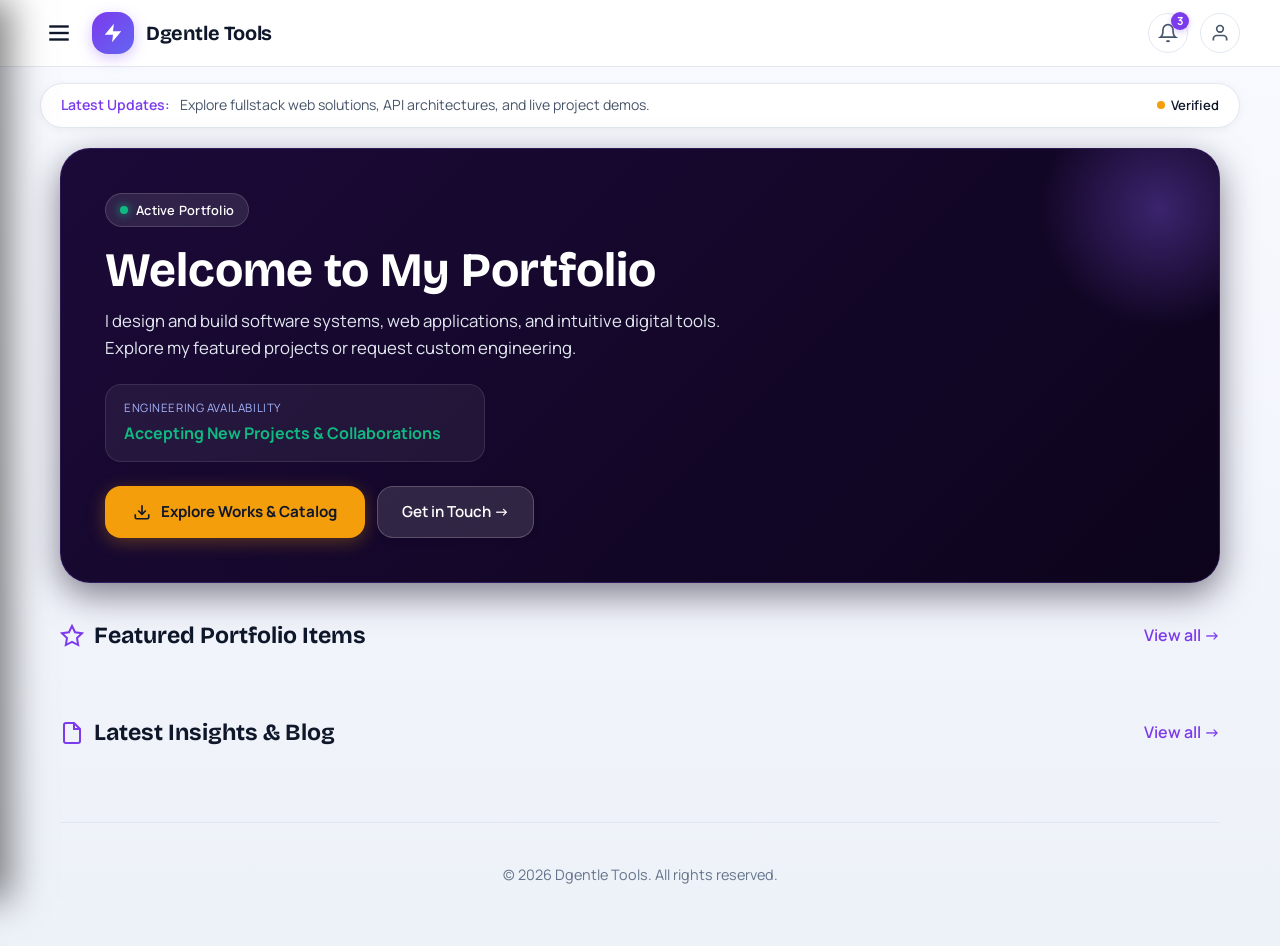
==== commit e2c2c3bc: "Remove Browse Categories from home and modernize article page layout" ====
--- a/index.html
+++ b/index.html
@@ -87,56 +87,7 @@
       </div>
     </section>
 
-    <!-- 4. BROWSE CATEGORIES 2-COLUMN GRID (Matching Reference Screenshot) -->
-    <div class="section-heading-row">
-      <div class="section-title-wrap">
-        <svg class="section-icon" viewBox="0 0 24 24" fill="none" stroke="currentColor" stroke-width="2"><rect x="3" y="3" width="7" height="7"></rect><rect x="14" y="3" width="7" height="7"></rect><rect x="14" y="14" width="7" height="7"></rect><rect x="3" y="14" width="7" height="7"></rect></svg>
-        <h2>Browse Categories</h2>
-      </div>
-      <span class="section-subtitle">Choose your project category</span>
-    </div>
-
-    <div class="category-cards-grid">
-      <!-- Dark Night Selected Card -->
-      <a class="cat-card-purple" href="/projects">
-        <div class="cat-icon-circle-purple">
-          <svg width="24" height="24" viewBox="0 0 24 24" fill="none" stroke="currentColor" stroke-width="2"><polygon points="12 2 2 7 12 12 22 7 12 2"></polygon><polyline points="2 17 12 22 22 17"></polyline><polyline points="2 12 12 17 22 12"></polyline></svg>
-        </div>
-        <strong>All Projects</strong>
-        <span>Complete portfolio collection</span>
-        <span class="cat-badge-purple">Full Catalog</span>
-      </a>
-
-      <!-- Clean White Card -->
-      <a class="cat-card-white" href="/projects">
-        <div class="cat-icon-circle-white">
-          <svg width="24" height="24" viewBox="0 0 24 24" fill="none" stroke="currentColor" stroke-width="2"><polyline points="22 12 18 12 15 21 9 3 6 12 2 12"></polyline></svg>
-        </div>
-        <strong>Web Applications</strong>
-        <span>Fullstack SaaS & Cloud Portals</span>
-        <span class="cat-badge-white">Production</span>
-      </a>
-
-      <!-- Clean White Card -->
-      <a class="cat-card-white" href="/projects">
-        <div class="cat-icon-circle-white">
-          <svg width="24" height="24" viewBox="0 0 24 24" fill="none" stroke="currentColor" stroke-width="2"><rect x="5" y="2" width="14" height="20" rx="2" ry="2"></rect><line x1="12" y1="18" x2="12" y2="18"></line></svg>
-        </div>
-        <strong>Mobile & UI/UX</strong>
-        <span>Responsive interfaces & design systems</span>
-        <span class="cat-badge-white">Cross-platform</span>
-      </a>
-
-      <!-- Clean White Card -->
-      <a class="cat-card-white" href="/projects">
-        <div class="cat-icon-circle-white">
-          <svg width="24" height="24" viewBox="0 0 24 24" fill="none" stroke="currentColor" stroke-width="2"><circle cx="12" cy="12" r="10"></circle><line x1="2" y1="12" x2="22" y2="12"></line><path d="M12 2a15.3 15.3 0 0 1 4 10 15.3 15.3 0 0 1-4 10 15.3 15.3 0 0 1-4-10 15.3 15.3 0 0 1 4-10z"></path></svg>
-        </div>
-        <strong>APIs & Automations</strong>
-        <span>Google Apps Script, Webhooks & Bots</span>
-        <span class="cat-badge-white">Automations</span>
-      </a>
-    </div>
+    <!-- FEATURED PORTFOLIO GRID -->
 
     <!-- 5. FEATURED PORTFOLIO GRID -->
     <div class="section-heading-row">
--- a/style.css
+++ b/style.css
@@ -1004,19 +1004,336 @@
 }
 
 /* ==========================================================================
+   ADMIN DASHBOARD SYSTEM (Dgen Dark Purple + Clean Layout)
+   ========================================================================== */
+.dash-shell {
+  display: flex;
+  min-height: 100vh;
+  position: relative;
+  z-index: 10;
+  background: var(--bg-body);
+}
+
+.dash-sidebar {
+  width: 260px;
+  background: var(--bg-drawer);
+  border-right: 1px solid var(--border-night);
+  display: flex;
+  flex-direction: column;
+  position: fixed;
+  top: 0;
+  bottom: 0;
+  left: 0;
+  z-index: 20;
+  padding: 24px 18px;
+  overflow-y: auto;
+}
+
+.dash-sidebar .brand {
+  display: flex;
+  align-items: center;
+  gap: 10px;
+  color: #ffffff;
+  font-family: var(--font-display);
+  font-weight: 700;
+  font-size: 1.2rem;
+  text-decoration: none;
+  margin-bottom: 28px;
+  padding-left: 8px;
+}
+
+.dash-menu {
+  display: flex;
+  flex-direction: column;
+  gap: 6px;
+  flex-grow: 1;
+}
+
+.dash-menu button {
+  display: flex;
+  align-items: center;
+  gap: 12px;
+  padding: 12px 16px;
+  border-radius: var(--radius-md);
+  border: 0;
+  background: transparent;
+  color: var(--text-light-secondary);
+  font-family: var(--font-body);
+  font-size: 0.92rem;
+  font-weight: 600;
+  cursor: pointer;
+  text-decoration: none;
+  transition: all 0.2s ease;
+  text-align: left;
+  width: 100%;
+}
+
+.dash-menu button:hover {
+  background: rgba(139, 92, 246, 0.15);
+  color: #ffffff;
+}
+
+.dash-menu button.active, .dash-menu button[aria-selected="true"] {
+  background: var(--purple-button);
+  color: #ffffff;
+  box-shadow: 0 4px 18px var(--purple-glow);
+}
+
+.dash-menu-icon {
+  width: 18px;
+  height: 18px;
+  flex-shrink: 0;
+}
+
+.dash-sidebar-footer {
+  margin-top: auto;
+  padding-top: 20px;
+  border-top: 1px solid rgba(255, 255, 255, 0.08);
+  display: flex;
+  flex-direction: column;
+  gap: 10px;
+}
+
+.dash-main {
+  flex-grow: 1;
+  margin-left: 260px;
+  padding: 32px 36px 72px;
+  max-width: calc(100vw - 260px);
+}
+
+.dash-topbar {
+  display: flex;
+  align-items: center;
+  justify-content: space-between;
+  gap: 20px;
+  margin-bottom: 30px;
+  padding: 18px 24px;
+  border-radius: var(--radius-lg);
+  background: #ffffff;
+  border: 1px solid var(--border-light);
+  box-shadow: var(--shadow-sm);
+}
+
+/* Stat Circle Cards */
+.neat-card-row {
+  display: grid;
+  grid-template-columns: repeat(auto-fit, minmax(220px, 1fr));
+  gap: 18px;
+  margin-bottom: 30px;
+}
+
+.neat-stat-card {
+  padding: 22px 24px;
+  border-radius: var(--radius-lg);
+  background: #ffffff;
+  border: 1px solid var(--border-light);
+  box-shadow: var(--shadow-sm);
+  display: flex;
+  align-items: center;
+  gap: 18px;
+  transition: transform 0.2s ease;
+}
+
+.neat-stat-card:hover {
+  transform: translateY(-3px);
+  box-shadow: var(--shadow-md);
+}
+
+.neat-stat-circle {
+  width: 52px;
+  height: 52px;
+  border-radius: 50%;
+  background: var(--purple-subtle);
+  color: var(--purple-primary);
+  display: flex;
+  align-items: center;
+  justify-content: center;
+  font-family: var(--font-display);
+  font-weight: 700;
+  font-size: 1.2rem;
+  flex-shrink: 0;
+}
+
+.neat-stat-info small {
+  display: block;
+  font-size: 0.8rem;
+  color: var(--text-muted);
+  text-transform: uppercase;
+  letter-spacing: 0.05em;
+  margin-bottom: 4px;
+}
+
+.neat-stat-info strong {
+  font-family: var(--font-display);
+  font-size: 1.55rem;
+  color: var(--text-dark);
+  line-height: 1;
+}
+
+/* Quick Action Shortcuts */
+.neat-actions-grid {
+  display: grid;
+  grid-template-columns: repeat(auto-fill, minmax(160px, 1fr));
+  gap: 14px;
+  margin-bottom: 30px;
+}
+
+.neat-action-btn {
+  padding: 18px 16px;
+  border-radius: var(--radius-md);
+  background: #ffffff;
+  border: 1px solid var(--border-light);
+  box-shadow: var(--shadow-sm);
+  display: flex;
+  flex-direction: column;
+  align-items: center;
+  justify-content: center;
+  gap: 10px;
+  color: var(--text-dark);
+  font-weight: 600;
+  font-size: 0.92rem;
+  cursor: pointer;
+  transition: all 0.2s ease;
+  text-decoration: none;
+  text-align: center;
+}
+
+.neat-action-btn:hover {
+  border-color: var(--purple-electric);
+  color: var(--purple-primary);
+  transform: translateY(-3px);
+  box-shadow: var(--shadow-md);
+}
+
+.neat-action-btn svg {
+  width: 24px;
+  height: 24px;
+  color: var(--purple-primary);
+}
+
+/* Switch Component */
+.switch {
+  position: relative;
+  display: inline-block;
+  width: 52px;
+  height: 28px;
+}
+
+.switch input { opacity: 0; width: 0; height: 0; }
+
+.slider {
+  position: absolute;
+  cursor: pointer;
+  inset: 0;
+  background-color: #cbd5e1;
+  transition: .3s;
+  border-radius: 34px;
+}
+
+.slider:before {
+  position: absolute;
+  content: "";
+  height: 20px;
+  width: 20px;
+  left: 4px;
+  bottom: 4px;
+  background-color: white;
+  transition: .3s;
+  border-radius: 50%;
+}
+
+input:checked + .slider { background-color: var(--purple-primary); }
+input:checked + .slider:before { transform: translateX(24px); }
+
+/* Admin Row Item */
+.admin-table-row {
+  display: flex;
+  justify-content: space-between;
+  gap: 16px;
+  align-items: center;
+  padding: 16px 20px;
+  border-radius: var(--radius-md);
+  background: #ffffff;
+  margin-bottom: 12px;
+  border: 1px solid var(--border-light);
+  box-shadow: var(--shadow-sm);
+}
+
+.admin-table-row:hover {
+  border-color: var(--purple-electric);
+}
+
+.admin-table-row strong {
+  color: var(--text-dark);
+  font-size: 1.05rem;
+}
+
+.admin-table-row small {
+  color: var(--text-muted);
+  display: block;
+  margin-top: 3px;
+}
+
+.acts {
+  display: flex;
+  gap: 8px;
+  flex-shrink: 0;
+  flex-wrap: wrap;
+}
+
+/* ==========================================================================
    Responsive Adaptations
    ========================================================================== */
-@media (max-width: 768px) {
-  .wrap {
-    padding: 14px 14px 50px;
+@media (max-width: 900px) {
+  .wrap { padding: 14px 14px 50px; }
+  .two, .three { grid-template-columns: 1fr; }
+  .category-cards-grid { grid-template-columns: 1fr; }
+  .grid { grid-template-columns: 1fr; }
+
+  .dash-shell { flex-direction: column; }
+  .dash-sidebar {
+    width: 100%;
+    position: relative;
+    border-right: 0;
+    border-bottom: 1px solid var(--border-night);
+    padding: 16px;
   }
-  .two, .three {
-    grid-template-columns: 1fr;
+  .dash-sidebar .brand { margin-bottom: 14px; }
+  .dash-menu {
+    flex-direction: row;
+    overflow-x: auto;
+    padding-bottom: 8px;
+    gap: 8px;
+    -webkit-overflow-scrolling: touch;
   }
-  .category-cards-grid {
-    grid-template-columns: 1fr;
+  .dash-menu button {
+    white-space: nowrap;
+    padding: 9px 14px;
+    font-size: 0.88rem;
+    flex-shrink: 0;
+    width: auto;
   }
-  .grid {
-    grid-template-columns: 1fr;
+  .dash-sidebar-footer { display: none; }
+  .dash-main {
+    margin-left: 0;
+    max-width: 100vw;
+    padding: 20px 14px 60px;
   }
-}
+  .dash-topbar {
+    flex-direction: column;
+    align-items: flex-start;
+    gap: 12px;
+    padding: 14px 16px;
+  }
+  .neat-card-row { grid-template-columns: 1fr; gap: 12px; }
+  .neat-actions-grid { grid-template-columns: repeat(2, 1fr); gap: 10px; }
+  .admin-table-row {
+    flex-direction: column;
+    align-items: flex-start;
+    gap: 10px;
+  }
+  .admin-table-row .acts {
+    width: 100%;
+    justify-content: flex-end;
+  }
+}
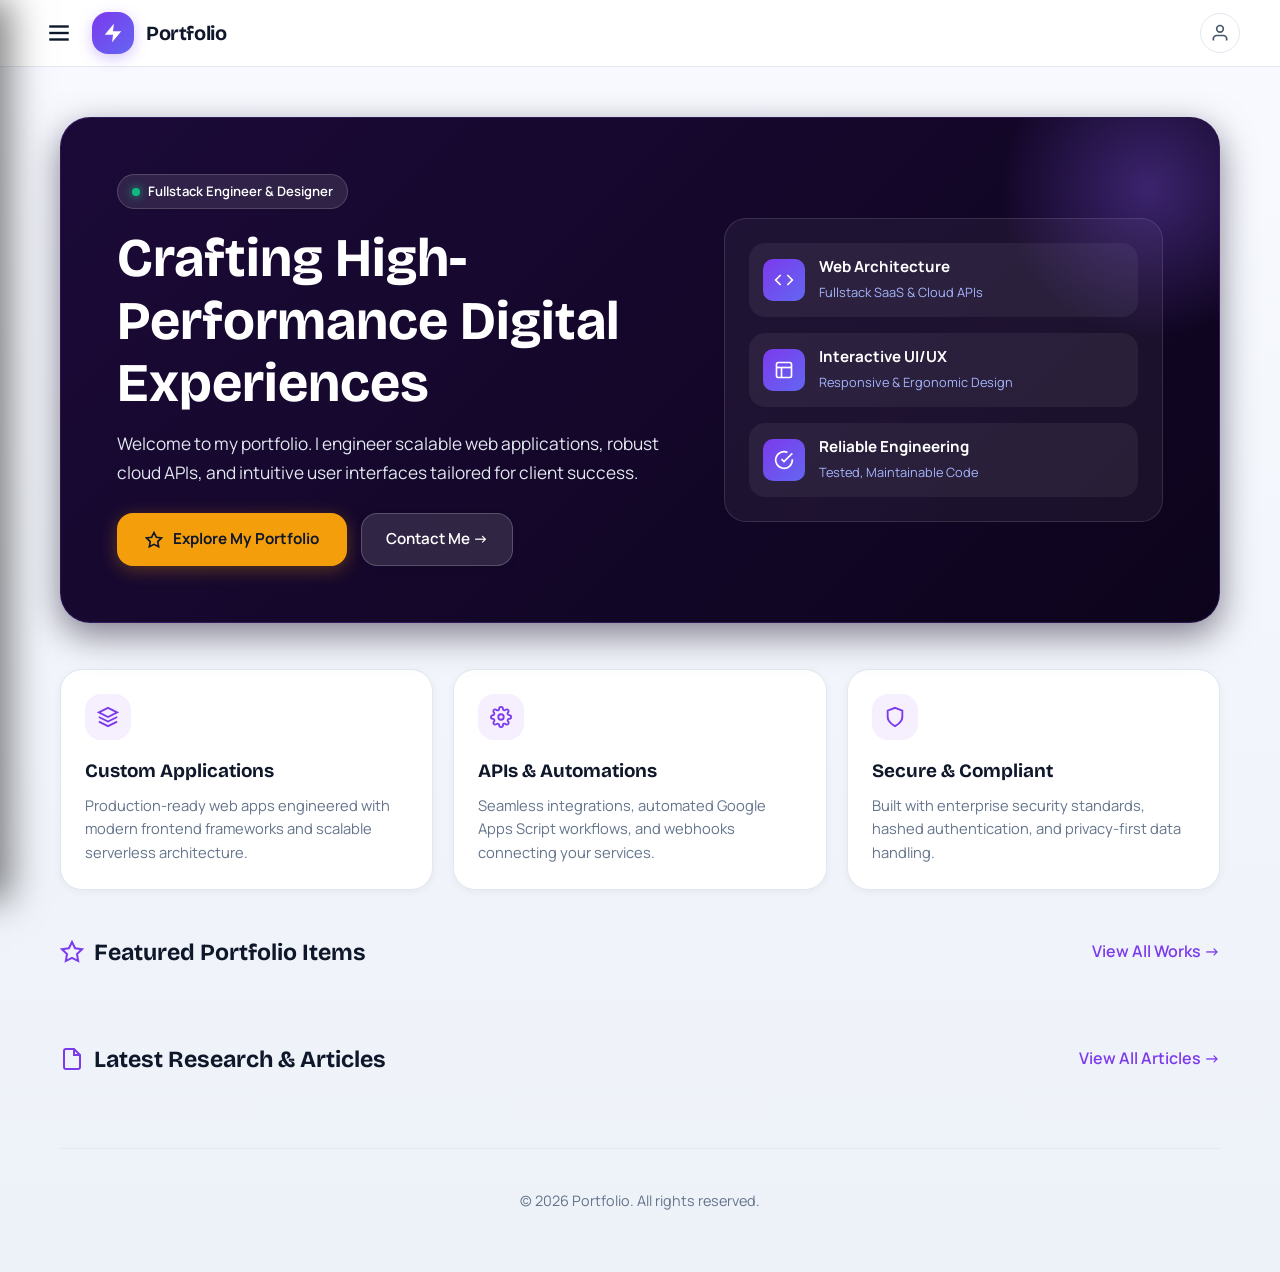
==== commit 4e498695: "Clean and restructure homepage: clear portfolio hero, 3 core pillars, and featured highlights" ====
--- a/index.html
+++ b/index.html
@@ -3,20 +3,210 @@
 <head>
 <meta charset="utf-8">
 <meta name="viewport" content="width=device-width, initial-scale=1">
-<title>Portfolio & Fullstack Solutions</title>
-<meta name="description" content="Discover my portfolio, software tools, client applications, and fullstack engineering capabilities.">
+<title>Portfolio & Engineering Showcase</title>
+<meta name="description" content="Personal portfolio and software showcase. Explore client projects, web applications, and developer tools.">
 <link rel="preconnect" href="https://fonts.googleapis.com">
 <link rel="preconnect" href="https://fonts.gstatic.com" crossorigin>
 <link href="https://fonts.googleapis.com/css2?family=Bricolage+Grotesque:opsz,wght@12..96,600;12..96,700&family=Manrope:wght@400;500;600;700&display=swap" rel="stylesheet">
 <link rel="stylesheet" href="/style.css">
+<style>
+/* Refined Clean Portfolio Hero & Sections */
+.home-hero-wrap {
+  padding: 30px 0 10px;
+}
+
+.home-intro-card {
+  background: var(--bg-night-gradient);
+  border-radius: var(--radius-xl);
+  padding: clamp(32px, 5vw, 56px);
+  color: #ffffff;
+  position: relative;
+  overflow: hidden;
+  box-shadow: var(--shadow-night);
+  border: 1px solid var(--border-night);
+  display: grid;
+  grid-template-columns: 1.3fr 1fr;
+  gap: 36px;
+  align-items: center;
+}
+
+.home-intro-card::after {
+  content: "";
+  position: absolute;
+  top: -80px;
+  right: -80px;
+  width: 300px;
+  height: 300px;
+  border-radius: 50%;
+  background: radial-gradient(circle, var(--purple-glow) 0%, transparent 70%);
+  pointer-events: none;
+}
+
+.home-hero-badge {
+  display: inline-flex;
+  align-items: center;
+  gap: 8px;
+  background: rgba(255, 255, 255, 0.1);
+  border: 1px solid rgba(255, 255, 255, 0.16);
+  padding: 6px 14px;
+  border-radius: var(--radius-full);
+  font-size: 0.82rem;
+  font-weight: 600;
+  color: #ffffff;
+  margin-bottom: 18px;
+}
+
+.home-hero-badge .dot {
+  width: 8px;
+  height: 8px;
+  border-radius: 50%;
+  background: var(--accent-emerald);
+  box-shadow: 0 0 10px var(--accent-emerald);
+}
+
+.home-hero-title {
+  font-family: var(--font-display);
+  font-size: clamp(2.3rem, 5vw, 3.4rem);
+  font-weight: 700;
+  line-height: 1.15;
+  color: #ffffff;
+  margin-bottom: 14px;
+}
+
+.home-hero-text {
+  color: var(--text-light-secondary);
+  font-size: 1.08rem;
+  line-height: 1.7;
+  margin-bottom: 26px;
+}
+
+.home-hero-actions {
+  display: flex;
+  gap: 14px;
+  flex-wrap: wrap;
+}
+
+/* Right Side Quick Summary Card */
+.home-side-stat-box {
+  background: rgba(255, 255, 255, 0.05);
+  border: 1px solid rgba(255, 255, 255, 0.12);
+  border-radius: var(--radius-lg);
+  padding: 24px;
+  display: flex;
+  flex-direction: column;
+  gap: 16px;
+}
+
+.home-stat-pill {
+  display: flex;
+  align-items: center;
+  gap: 14px;
+  padding: 12px 14px;
+  border-radius: var(--radius-md);
+  background: rgba(255, 255, 255, 0.06);
+}
+
+.home-stat-icon {
+  width: 42px;
+  height: 42px;
+  border-radius: var(--radius-sm);
+  background: var(--purple-button);
+  display: flex;
+  align-items: center;
+  justify-content: center;
+  color: #ffffff;
+  flex-shrink: 0;
+}
+
+.home-stat-icon svg {
+  width: 20px;
+  height: 20px;
+}
+
+.home-stat-text strong {
+  display: block;
+  font-size: 0.95rem;
+  color: #ffffff;
+}
+
+.home-stat-text small {
+  color: var(--text-light-muted);
+  font-size: 0.8rem;
+}
+
+/* Feature Highlights Grid */
+.features-three-grid {
+  display: grid;
+  grid-template-columns: repeat(3, 1fr);
+  gap: 20px;
+  margin: 36px 0 44px;
+}
+
+.feature-box {
+  background: #ffffff;
+  border: 1px solid var(--border-light);
+  border-radius: var(--radius-lg);
+  padding: 24px;
+  box-shadow: var(--shadow-sm);
+  transition: transform 0.2s ease, box-shadow 0.2s ease;
+}
+
+.feature-box:hover {
+  transform: translateY(-4px);
+  box-shadow: var(--shadow-md);
+  border-color: var(--purple-electric);
+}
+
+.feature-box-icon {
+  width: 46px;
+  height: 46px;
+  border-radius: var(--radius-md);
+  background: var(--purple-subtle);
+  color: var(--purple-primary);
+  display: flex;
+  align-items: center;
+  justify-content: center;
+  margin-bottom: 16px;
+}
+
+.feature-box-icon svg {
+  width: 22px;
+  height: 22px;
+}
+
+.feature-box h3 {
+  font-family: var(--font-display);
+  font-size: 1.18rem;
+  color: var(--text-dark);
+  margin-bottom: 8px;
+}
+
+.feature-box p {
+  color: var(--text-muted);
+  font-size: 0.92rem;
+  line-height: 1.6;
+  margin: 0;
+}
+
+@media (max-width: 900px) {
+  .home-intro-card {
+    grid-template-columns: 1fr;
+    gap: 24px;
+  }
+  .features-three-grid {
+    grid-template-columns: 1fr;
+    gap: 14px;
+  }
+}
+</style>
 </head>
 <body data-page="home">
 
-<!-- 1. TOP HEADER (Exact Match to Reference Screenshot) -->
+<!-- 1. CLEAN MODERN HEADER -->
 <header class="site-header">
   <div class="header-inner">
     <div style="display:flex;align-items:center;gap:14px">
-      <!-- Hamburger Toggle for Flyout Side Drawer -->
+      <!-- Hamburger Toggle for Flyout Drawer -->
       <button class="hamburger-btn" id="openDrawerBtn" type="button" aria-label="Open Navigation Menu">
         <svg viewBox="0 0 24 24" fill="none" stroke="currentColor" stroke-width="2.2"><line x1="3" y1="12" x2="21" y2="12"></line><line x1="3" y1="6" x2="21" y2="6"></line><line x1="3" y1="18" x2="21" y2="18"></line></svg>
       </button>
@@ -26,15 +216,14 @@
         <div class="brand-icon-box">
           <svg viewBox="0 0 24 24" fill="currentColor"><path d="M13 2L3 14h9l-1 8 10-12h-9l1-8z"></path></svg>
         </div>
-        <span class="brand-title" data-s="companyName">Dgentle Tools</span>
+        <span class="brand-title" data-s="companyName">Portfolio</span>
       </a>
     </div>
 
-    <!-- Right Header Actions (Bell, Avatar, Portal) -->
+    <!-- Header Actions (Portfolio Link & Account Portal) -->
     <div class="header-actions">
-      <a href="/projects" class="header-icon-btn" title="Notifications">
-        <svg width="20" height="20" viewBox="0 0 24 24" fill="none" stroke="currentColor" stroke-width="2"><path d="M18 8A6 6 0 0 0 6 8c0 7-3 9-3 9h18s-3-2-3-9"></path><path d="M13.73 21a2 2 0 0 1-3.46 0"></path></svg>
-        <span class="header-badge">3</span>
+      <a href="/projects" class="btn ghost sm" style="display:none;@media(min-width:600px){display:inline-flex}">
+        <span>Portfolio &rarr;</span>
       </a>
       <a href="/user-dashboard" id="userHeaderLink" class="header-icon-btn" title="Account Portal">
         <svg width="20" height="20" viewBox="0 0 24 24" fill="none" stroke="currentColor" stroke-width="2"><path d="M20 21v-2a4 4 0 0 0-4-4H8a4 4 0 0 0-4 4v2"></path><circle cx="12" cy="7" r="4"></circle></svg>
@@ -43,80 +232,123 @@
   </div>
 </header>
 
-<!-- 2. TICKER ANNOUNCEMENT PILL (Matching Reference) -->
-<div style="padding:0 16px">
-  <div class="ticker-pill">
-    <div class="ticker-left">
-      <span style="font-weight:600;color:var(--purple-primary)">Latest Updates:</span>
-      <span data-s="tagline">Explore fullstack web solutions, API architectures, and live project demos.</span>
-    </div>
-    <div class="ticker-right">
-      <span class="ticker-dot"></span>
-      <span>Verified</span>
-    </div>
-  </div>
-</div>
-
 <div class="wrap">
   <main>
-    <!-- 3. HERO DEEP NIGHT PURPLE CARD (Exact Match to Reference Screenshot) -->
-    <section class="hero-night-card">
-      <div class="status-chip">
-        <span class="status-chip-dot"></span>
-        <span>Active Portfolio</span>
-      </div>
-
-      <h1 class="hero-night-title" data-s="heroTitle">Welcome to My Portfolio</h1>
-      <p class="hero-night-sub" data-s="heroText">
-        I design and build software systems, web applications, and intuitive digital tools. Explore my featured projects or request custom engineering.
-      </p>
-
-      <div class="hero-nested-box">
-        <small>Engineering Availability</small>
-        <strong>Accepting New Projects & Collaborations</strong>
-      </div>
-
-      <div style="display:flex;gap:12px;flex-wrap:wrap">
-        <a class="btn-amber" href="/projects">
-          <svg width="18" height="18" viewBox="0 0 24 24" fill="none" stroke="currentColor" stroke-width="2.2"><path d="M21 15v4a2 2 0 0 1-2 2H5a2 2 0 0 1-2-2v-4"></path><polyline points="7 10 12 15 17 10"></polyline><line x1="12" y1="15" x2="12" y2="3"></line></svg>
-          <span>Explore Works & Catalog</span>
-        </a>
-        <a class="btn ghost" href="/contact" style="background:rgba(255,255,255,0.12);color:#ffffff;border:1px solid rgba(255,255,255,0.2)">
-          <span>Get in Touch &rarr;</span>
-        </a>
+    <!-- 2. REFINED HOMEPAGE HERO CARD -->
+    <section class="home-hero-wrap">
+      <div class="home-intro-card">
+        <div>
+          <div class="home-hero-badge">
+            <span class="dot"></span>
+            <span>Fullstack Engineer & Designer</span>
+          </div>
+
+          <h1 class="home-hero-title" data-s="heroTitle">Crafting High-Performance Digital Experiences</h1>
+          <p class="home-hero-text" data-s="heroText">
+            Welcome to my portfolio. I engineer scalable web applications, robust cloud APIs, and intuitive user interfaces tailored for client success.
+          </p>
+
+          <div class="home-hero-actions">
+            <a class="btn-amber" href="/projects">
+              <svg width="18" height="18" viewBox="0 0 24 24" fill="none" stroke="currentColor" stroke-width="2.2"><polygon points="12 2 15.09 8.26 22 9.27 17 14.14 18.18 21.02 12 17.77 5.82 21.02 7 14.14 2 9.27 8.91 8.26 12 2"></polygon></svg>
+              <span>Explore My Portfolio</span>
+            </a>
+            <a class="btn ghost" href="/contact" style="background:rgba(255,255,255,0.12);color:#ffffff;border:1px solid rgba(255,255,255,0.2)">
+              <span>Contact Me &rarr;</span>
+            </a>
+          </div>
+        </div>
+
+        <!-- Right Quick Info Card -->
+        <div class="home-side-stat-box">
+          <div class="home-stat-pill">
+            <div class="home-stat-icon">
+              <svg viewBox="0 0 24 24" fill="none" stroke="currentColor" stroke-width="2"><polyline points="16 18 22 12 16 6"></polyline><polyline points="8 6 2 12 8 18"></polyline></svg>
+            </div>
+            <div class="home-stat-text">
+              <strong>Web Architecture</strong>
+              <small>Fullstack SaaS & Cloud APIs</small>
+            </div>
+          </div>
+
+          <div class="home-stat-pill">
+            <div class="home-stat-icon">
+              <svg viewBox="0 0 24 24" fill="none" stroke="currentColor" stroke-width="2"><rect x="3" y="3" width="18" height="18" rx="2" ry="2"></rect><line x1="3" y1="9" x2="21" y2="9"></line><line x1="9" y1="21" x2="9" y2="9"></line></svg>
+            </div>
+            <div class="home-stat-text">
+              <strong>Interactive UI/UX</strong>
+              <small>Responsive & Ergonomic Design</small>
+            </div>
+          </div>
+
+          <div class="home-stat-pill">
+            <div class="home-stat-icon">
+              <svg viewBox="0 0 24 24" fill="none" stroke="currentColor" stroke-width="2"><path d="M22 11.08V12a10 10 0 1 1-5.93-9.14"></path><polyline points="22 4 12 14.01 9 11.01"></polyline></svg>
+            </div>
+            <div class="home-stat-text">
+              <strong>Reliable Engineering</strong>
+              <small>Tested, Maintainable Code</small>
+            </div>
+          </div>
+        </div>
       </div>
     </section>
 
-    <!-- FEATURED PORTFOLIO GRID -->
-
-    <!-- 5. FEATURED PORTFOLIO GRID -->
+    <!-- 3. THREE CORE PILLARS (Clean Homepage Structure) -->
+    <div class="features-three-grid">
+      <div class="feature-box">
+        <div class="feature-box-icon">
+          <svg viewBox="0 0 24 24" fill="none" stroke="currentColor" stroke-width="2"><polygon points="12 2 2 7 12 12 22 7 12 2"></polygon><polyline points="2 17 12 22 22 17"></polyline><polyline points="2 12 12 17 22 12"></polyline></svg>
+        </div>
+        <h3>Custom Applications</h3>
+        <p>Production-ready web apps engineered with modern frontend frameworks and scalable serverless architecture.</p>
+      </div>
+
+      <div class="feature-box">
+        <div class="feature-box-icon">
+          <svg viewBox="0 0 24 24" fill="none" stroke="currentColor" stroke-width="2"><circle cx="12" cy="12" r="3"></circle><path d="M19.4 15a1.65 1.65 0 0 0 .33 1.82l.06.06a2 2 0 0 1 0 2.83 2 2 0 0 1-2.83 0l-.06-.06a1.65 1.65 0 0 0-1.82-.33 1.65 1.65 0 0 0-1 1.51V21a2 2 0 0 1-2 2 2 2 0 0 1-2-2v-.09A1.65 1.65 0 0 0 9 19.4a1.65 1.65 0 0 0-1.82.33l-.06.06a2 2 0 0 1-2.83 0 2 2 0 0 1 0-2.83l.06-.06a1.65 1.65 0 0 0 .33-1.82 1.65 1.65 0 0 0-1.51-1H3a2 2 0 0 1-2-2 2 2 0 0 1 2-2h.09A1.65 1.65 0 0 0 4.6 9a1.65 1.65 0 0 0-.33-1.82l-.06-.06a2 2 0 0 1 0-2.83 2 2 0 0 1 2.83 0l.06.06a1.65 1.65 0 0 0 1.82.33H9a1.65 1.65 0 0 0 1-1.51V3a2 2 0 0 1 2-2 2 2 0 0 1 2 2v.09a1.65 1.65 0 0 0 1 1.51 1.65 1.65 0 0 0 1.82-.33l.06-.06a2 2 0 0 1 2.83 0 2 2 0 0 1 0 2.83l-.06.06a1.65 1.65 0 0 0-.33 1.82V9a1.65 1.65 0 0 0 1.51 1H21a2 2 0 0 1 2 2 2 2 0 0 1-2 2h-.09a1.65 1.65 0 0 0-1.51 1z"></path></svg>
+        </div>
+        <h3>APIs & Automations</h3>
+        <p>Seamless integrations, automated Google Apps Script workflows, and webhooks connecting your services.</p>
+      </div>
+
+      <div class="feature-box">
+        <div class="feature-box-icon">
+          <svg viewBox="0 0 24 24" fill="none" stroke="currentColor" stroke-width="2"><path d="M12 22s8-4 8-10V5l-8-3-8 3v7c0 6 8 10 8 10z"></path></svg>
+        </div>
+        <h3>Secure & Compliant</h3>
+        <p>Built with enterprise security standards, hashed authentication, and privacy-first data handling.</p>
+      </div>
+    </div>
+
+    <!-- 4. FEATURED PORTFOLIO HIGHLIGHTS -->
     <div class="section-heading-row">
       <div class="section-title-wrap">
         <svg class="section-icon" viewBox="0 0 24 24" fill="none" stroke="currentColor" stroke-width="2"><polygon points="12 2 15.09 8.26 22 9.27 17 14.14 18.18 21.02 12 17.77 5.82 21.02 7 14.14 2 9.27 8.91 8.26 12 2"></polygon></svg>
         <h2>Featured Portfolio Items</h2>
       </div>
-      <a href="/projects" style="color:var(--purple-primary);font-weight:600;text-decoration:none">View all &rarr;</a>
+      <a href="/projects" style="color:var(--purple-primary);font-weight:600;text-decoration:none">View All Works &rarr;</a>
     </div>
     <section id="projects" class="grid" data-featured="1" data-limit="3"></section>
 
-    <!-- 6. LATEST ARTICLES -->
-    <div class="section-heading-row" style="margin-top:40px">
+    <!-- 5. LATEST ARTICLES -->
+    <div class="section-heading-row" style="margin-top:50px">
       <div class="section-title-wrap">
         <svg class="section-icon" viewBox="0 0 24 24" fill="none" stroke="currentColor" stroke-width="2"><path d="M14 2H6a2 2 0 0 0-2 2v16a2 2 0 0 0 2 2h12a2 2 0 0 0 2-2V8z"></path><polyline points="14 2 14 8 20 8"></polyline></svg>
-        <h2>Latest Insights & Blog</h2>
-      </div>
-      <a href="/blog" style="color:var(--purple-primary);font-weight:600;text-decoration:none">View all &rarr;</a>
+        <h2>Latest Research & Articles</h2>
+      </div>
+      <a href="/blog" style="color:var(--purple-primary);font-weight:600;text-decoration:none">View All Articles &rarr;</a>
     </div>
     <section id="blogPosts" class="grid" data-featured="1" data-limit="3"></section>
   </main>
 
   <footer class="footer">
     <div id="social" class="social"></div>
-    <p>&copy; 2026 <span data-s="companyName">Dgentle Tools</span>. All rights reserved.</p>
+    <p>&copy; 2026 <span data-s="companyName">Portfolio</span>. All rights reserved.</p>
   </footer>
 </div>
 
-<!-- 7. FLYOUT SIDE DRAWER (Exact Match to Reference Screenshot) -->
+<!-- 6. SIDE FLYOUT DRAWER -->
 <div class="drawer-backdrop" id="drawerBackdrop"></div>
 <aside class="side-drawer" id="sideDrawer">
   <div class="drawer-header">
@@ -124,22 +356,22 @@
       <div class="brand-icon-box" style="width:36px;height:36px">
         <svg viewBox="0 0 24 24" fill="currentColor" width="18" height="18"><path d="M13 2L3 14h9l-1 8 10-12h-9l1-8z"></path></svg>
       </div>
-      <span class="brand-title" style="color:#ffffff;font-size:1.15rem" data-s="companyName">Dgen Tools</span>
+      <span class="brand-title" style="color:#ffffff;font-size:1.15rem" data-s="companyName">Portfolio</span>
     </div>
     <button class="drawer-close-btn" id="closeDrawerBtn" type="button" aria-label="Close Menu">
       <svg width="24" height="24" viewBox="0 0 24 24" fill="none" stroke="currentColor" stroke-width="2"><line x1="18" y1="6" x2="6" y2="18"></line><line x1="6" y1="6" x2="18" y2="18"></line></svg>
     </button>
   </div>
 
-  <span class="drawer-section-label">PORTFOLIO & TOOLS</span>
+  <span class="drawer-section-label">PORTFOLIO & WORK</span>
   <nav class="drawer-nav">
     <a href="/" class="drawer-link active" aria-current="page">
       <svg viewBox="0 0 24 24" fill="none" stroke="currentColor" stroke-width="2"><rect x="3" y="3" width="7" height="7"></rect><rect x="14" y="3" width="7" height="7"></rect><rect x="14" y="14" width="7" height="7"></rect><rect x="3" y="14" width="7" height="7"></rect></svg>
-      <span>Home / Dashboard</span>
+      <span>Home</span>
     </a>
     <a href="/projects" class="drawer-link">
       <svg viewBox="0 0 24 24" fill="none" stroke="currentColor" stroke-width="2"><polygon points="12 2 2 7 12 12 22 7 12 2"></polygon><polyline points="2 17 12 22 22 17"></polyline><polyline points="2 12 12 17 22 12"></polyline></svg>
-      <span>Browse Catalog</span>
+      <span>Portfolio Showcase</span>
     </a>
     <a href="/about" class="drawer-link">
       <svg viewBox="0 0 24 24" fill="none" stroke="currentColor" stroke-width="2"><path d="M20 21v-2a4 4 0 0 0-4-4H8a4 4 0 0 0-4 4v2"></path><circle cx="12" cy="7" r="4"></circle></svg>
@@ -151,23 +383,19 @@
     </a>
     <a href="/contact" class="drawer-link amber-highlight">
       <svg viewBox="0 0 24 24" fill="none" stroke="currentColor" stroke-width="2"><path d="M21 15a2 2 0 0 1-2 2H7l-4 4V5a2 2 0 0 1 2-2h14a2 2 0 0 1 2 2z"></path></svg>
-      <span>Contact Support</span>
+      <span>Get in Touch</span>
     </a>
   </nav>
 
-  <span class="drawer-section-label">ADMIN & MANAGEMENT</span>
+  <span class="drawer-section-label">MANAGEMENT & PORTAL</span>
   <nav class="drawer-nav">
     <a href="/admin" class="drawer-link">
       <svg viewBox="0 0 24 24" fill="none" stroke="currentColor" stroke-width="2"><line x1="18" y1="20" x2="18" y2="10"></line><line x1="12" y1="20" x2="12" y2="4"></line><line x1="6" y1="20" x2="6" y2="14"></line></svg>
-      <span>Metrics & Overview</span>
-    </a>
-    <a href="/admin" class="drawer-link">
-      <svg viewBox="0 0 24 24" fill="none" stroke="currentColor" stroke-width="2"><path d="M22 19a2 2 0 0 1-2 2H4a2 2 0 0 1-2-2V5a2 2 0 0 1 2-2h5l2 3h9a2 2 0 0 1 2 2z"></path></svg>
-      <span>Products Catalog</span>
+      <span>Admin Control Panel</span>
     </a>
     <a href="/auth" class="drawer-link">
       <svg viewBox="0 0 24 24" fill="none" stroke="currentColor" stroke-width="2"><path d="M17 21v-2a4 4 0 0 0-4-4H5a4 4 0 0 0-4 4v2"></path><circle cx="9" cy="7" r="4"></circle></svg>
-      <span>Members & Users</span>
+      <span>Member Portal / Sign In</span>
     </a>
   </nav>
 
@@ -203,23 +431,14 @@
 var drawer = document.getElementById('sideDrawer');
 var backdrop = document.getElementById('drawerBackdrop');
 
-function openDrawer() {
-  drawer.classList.add('open');
-  backdrop.classList.add('open');
-  document.body.style.overflow = 'hidden';
-}
-
-function closeDrawer() {
-  drawer.classList.remove('open');
-  backdrop.classList.remove('open');
-  document.body.style.overflow = '';
-}
+function openDrawer() { drawer.classList.add('open'); backdrop.classList.add('open'); document.body.style.overflow = 'hidden'; }
+function closeDrawer() { drawer.classList.remove('open'); backdrop.classList.remove('open'); document.body.style.overflow = ''; }
 
 if (openBtn) openBtn.onclick = openDrawer;
 if (closeBtn) closeBtn.onclick = closeDrawer;
 if (backdrop) backdrop.onclick = closeDrawer;
 
-// Check user state
+// User state check
 var currentUser = getActiveUser();
 if (currentUser) {
   var display = document.getElementById('drawerUserDisplay');
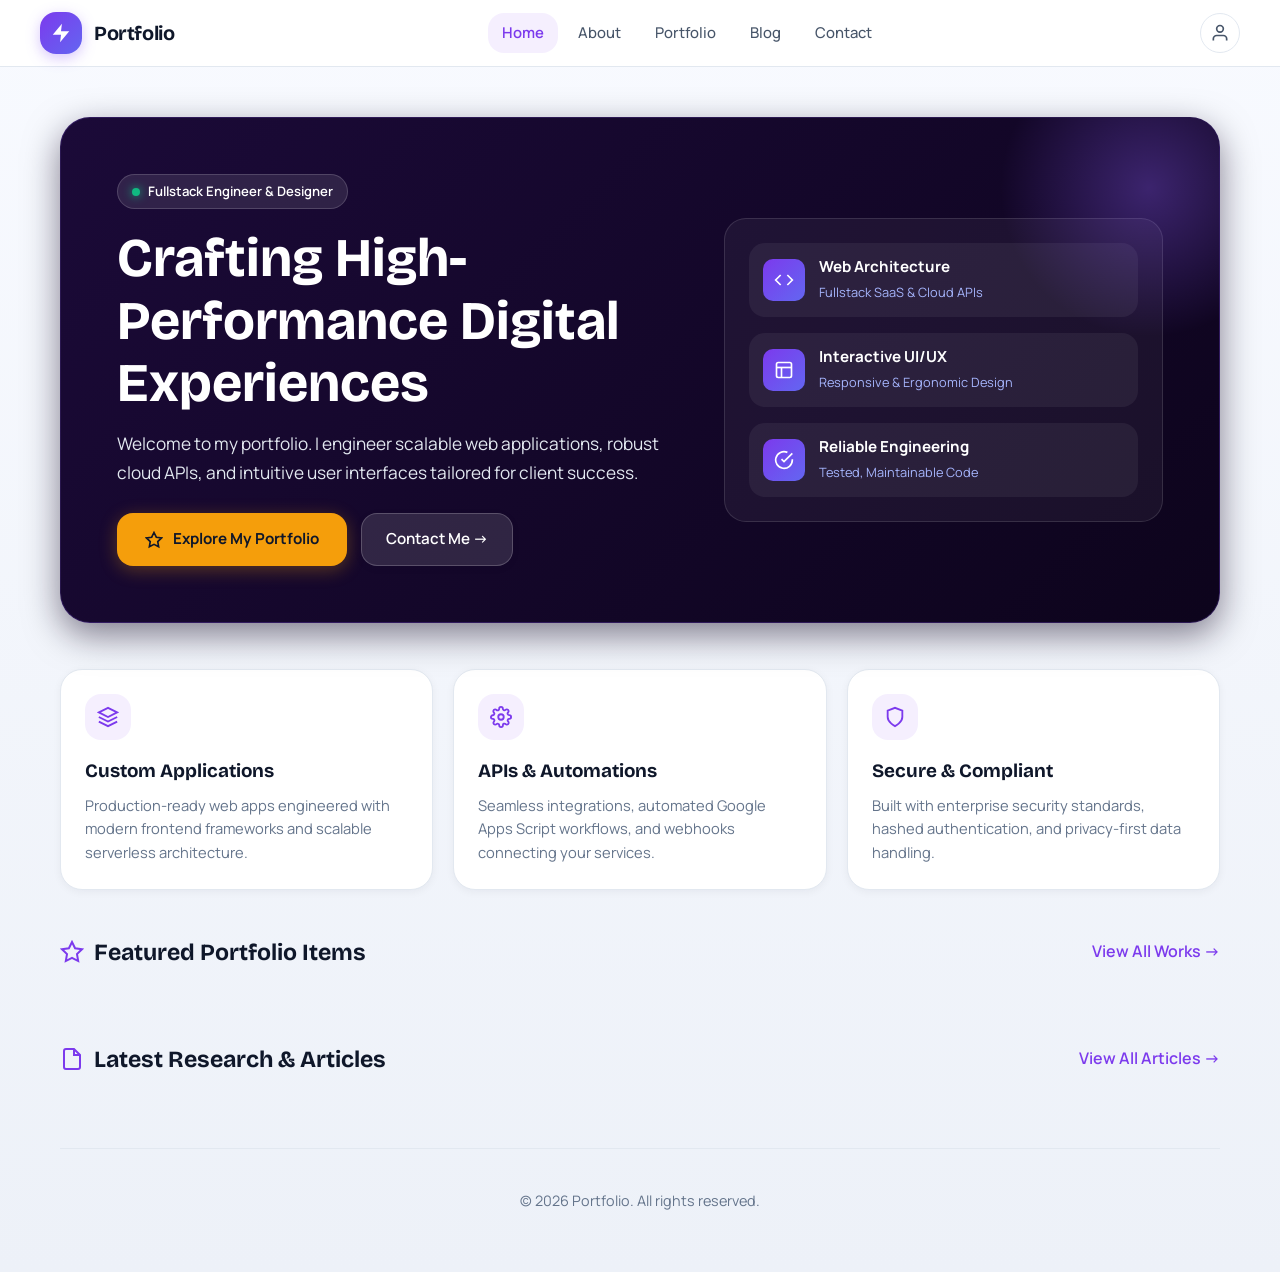
==== commit 1031dfd1: "Implement responsive desktop top navigation bar and mobile drawer separation" ====
--- a/index.html
+++ b/index.html
@@ -220,12 +220,18 @@
       </a>
     </div>
 
-    <!-- Header Actions (Portfolio Link & Account Portal) -->
+    <!-- Desktop Navigation Bar (Visible on Laptops & Desktops) -->
+    <nav class="desktop-nav" aria-label="Main">
+      <a href="/" aria-current="page">Home</a>
+      <a href="/about">About</a>
+      <a href="/projects">Portfolio</a>
+      <a href="/blog">Blog</a>
+      <a href="/contact">Contact</a>
+    </nav>
+
+    <!-- Header Actions (Account / Portal Link) -->
     <div class="header-actions">
-      <a href="/projects" class="btn ghost sm" style="display:none;@media(min-width:600px){display:inline-flex}">
-        <span>Portfolio &rarr;</span>
-      </a>
-      <a href="/user-dashboard" id="userHeaderLink" class="header-icon-btn" title="Account Portal">
+      <a href="/auth" id="userHeaderLink" class="header-icon-btn user-header-link" title="Sign In / Register">
         <svg width="20" height="20" viewBox="0 0 24 24" fill="none" stroke="currentColor" stroke-width="2"><path d="M20 21v-2a4 4 0 0 0-4-4H8a4 4 0 0 0-4 4v2"></path><circle cx="12" cy="7" r="4"></circle></svg>
       </a>
     </div>
@@ -393,7 +399,7 @@
       <svg viewBox="0 0 24 24" fill="none" stroke="currentColor" stroke-width="2"><line x1="18" y1="20" x2="18" y2="10"></line><line x1="12" y1="20" x2="12" y2="4"></line><line x1="6" y1="20" x2="6" y2="14"></line></svg>
       <span>Admin Control Panel</span>
     </a>
-    <a href="/auth" class="drawer-link">
+    <a href="/auth" class="drawer-link" id="drawerAuthLink">
       <svg viewBox="0 0 24 24" fill="none" stroke="currentColor" stroke-width="2"><path d="M17 21v-2a4 4 0 0 0-4-4H5a4 4 0 0 0-4 4v2"></path><circle cx="9" cy="7" r="4"></circle></svg>
       <span>Member Portal / Sign In</span>
     </a>
--- a/style.css
+++ b/style.css
@@ -147,6 +147,59 @@
   letter-spacing: -0.02em;
 }
 
+/* Desktop Navigation Links */
+.desktop-nav {
+  display: none;
+  align-items: center;
+  gap: 6px;
+}
+
+.desktop-nav a {
+  color: var(--text-dark-secondary);
+  text-decoration: none;
+  font-weight: 500;
+  font-size: 0.93rem;
+  padding: 8px 14px;
+  border-radius: var(--radius-md);
+  transition: all 0.2s ease;
+}
+
+.desktop-nav a:hover {
+  color: var(--purple-primary);
+  background: var(--purple-subtle);
+}
+
+.desktop-nav a.active,
+.desktop-nav a[aria-current="page"] {
+  color: var(--purple-primary);
+  background: var(--purple-subtle);
+  font-weight: 600;
+}
+
+/* On Desktop (901px+): show desktop navbar, hide hamburger drawer toggle */
+@media (min-width: 901px) {
+  .desktop-nav {
+    display: flex;
+  }
+  .hamburger-btn {
+    display: none !important;
+  }
+  .side-drawer,
+  .drawer-backdrop {
+    display: none !important;
+  }
+}
+
+/* On Mobile/Tablet (900px and below): hide desktop navbar, show hamburger */
+@media (max-width: 900px) {
+  .desktop-nav {
+    display: none !important;
+  }
+  .hamburger-btn {
+    display: flex !important;
+  }
+}
+
 /* Header Action Icons on Right */
 .header-actions {
   display: flex;
